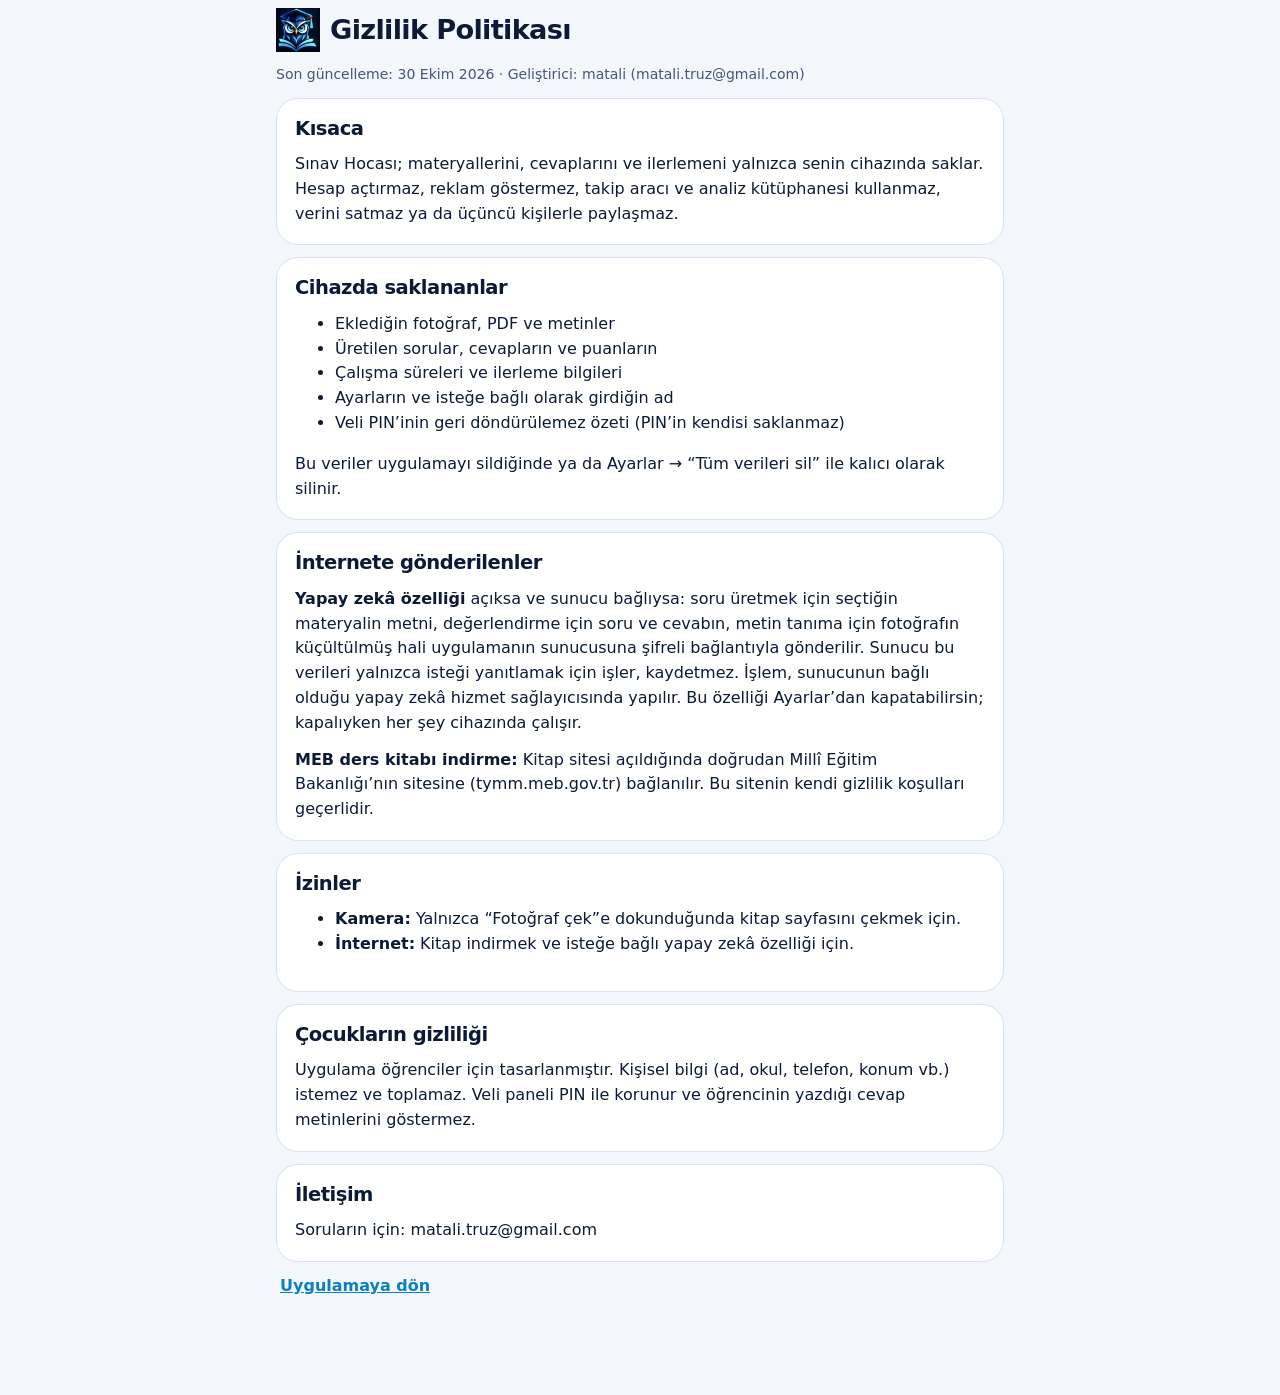
==== app/gizlilik.html @ 8ee50bb7 "Sınav Hocası 1.0: Android uygulaması, web sürümü ve yapay zekâ sunucusu - Kamera, galeri, çoklu PDF " ====
<!doctype html>
<html lang="tr" data-theme="light">
<head>
<meta charset="utf-8">
<meta name="viewport" content="width=device-width, initial-scale=1, viewport-fit=cover">
<meta http-equiv="Content-Security-Policy" content="default-src 'self'; script-src 'self'; style-src 'self'; img-src 'self'; object-src 'none'; base-uri 'none'; form-action 'none'">
<meta name="referrer" content="no-referrer">
<title>Gizlilik Politikası | Sınav Hocası</title>
<link rel="stylesheet" href="css/app.css">
<script src="js/theme-boot.js"></script>
</head>
<body>
<main class="stack">
  <div class="row"><img src="icons/mark-144.png" alt="" width="44" height="44"><h1>Gizlilik Politikası</h1></div>
  <p class="muted small">Son güncelleme: 30 Ekim 2026 · Geliştirici: matali (matali.truz@gmail.com)</p>

  <div class="panel stack">
    <h2>Kısaca</h2>
    <p>Sınav Hocası; materyallerini, cevaplarını ve ilerlemeni yalnızca senin cihazında saklar. Hesap açtırmaz, reklam göstermez, takip aracı ve analiz kütüphanesi kullanmaz, verini satmaz ya da üçüncü kişilerle paylaşmaz.</p>
  </div>

  <div class="panel stack">
    <h2>Cihazda saklananlar</h2>
    <ul>
      <li>Eklediğin fotoğraf, PDF ve metinler</li>
      <li>Üretilen sorular, cevapların ve puanların</li>
      <li>Çalışma süreleri ve ilerleme bilgileri</li>
      <li>Ayarların ve isteğe bağlı olarak girdiğin ad</li>
      <li>Veli PIN’inin geri döndürülemez özeti (PIN’in kendisi saklanmaz)</li>
    </ul>
    <p>Bu veriler uygulamayı sildiğinde ya da Ayarlar → “Tüm verileri sil” ile kalıcı olarak silinir.</p>
  </div>

  <div class="panel stack">
    <h2>İnternete gönderilenler</h2>
    <p><b>Yapay zekâ özelliği</b> açıksa ve sunucu bağlıysa: soru üretmek için seçtiğin materyalin metni, değerlendirme için soru ve cevabın, metin tanıma için fotoğrafın küçültülmüş hali uygulamanın sunucusuna şifreli bağlantıyla gönderilir. Sunucu bu verileri yalnızca isteği yanıtlamak için işler, kaydetmez. İşlem, sunucunun bağlı olduğu yapay zekâ hizmet sağlayıcısında yapılır. Bu özelliği Ayarlar’dan kapatabilirsin; kapalıyken her şey cihazında çalışır.</p>
    <p><b>MEB ders kitabı indirme:</b> Kitap sitesi açıldığında doğrudan Millî Eğitim Bakanlığı’nın sitesine (tymm.meb.gov.tr) bağlanılır. Bu sitenin kendi gizlilik koşulları geçerlidir.</p>
  </div>

  <div class="panel stack">
    <h2>İzinler</h2>
    <ul>
      <li><b>Kamera:</b> Yalnızca “Fotoğraf çek”e dokunduğunda kitap sayfasını çekmek için.</li>
      <li><b>İnternet:</b> Kitap indirmek ve isteğe bağlı yapay zekâ özelliği için.</li>
    </ul>
  </div>

  <div class="panel stack">
    <h2>Çocukların gizliliği</h2>
    <p>Uygulama öğrenciler için tasarlanmıştır. Kişisel bilgi (ad, okul, telefon, konum vb.) istemez ve toplamaz. Veli paneli PIN ile korunur ve öğrencinin yazdığı cevap metinlerini göstermez.</p>
  </div>

  <div class="panel stack">
    <h2>İletişim</h2>
    <p>Soruların için: matali.truz@gmail.com</p>
  </div>
  <p><a class="link-btn" href="index.html">Uygulamaya dön</a></p>
</main>
</body>
</html>
---- app/css/app.css ----
/* Sınav Hocası — arayüz
   Kimlik: logodaki gece mavisi + parlak camgöbeği, gaga/püskül kehribarı.
   İmza öğe: "sınav kâğıdı" — sorular çizgili kâğıtta, Hoca'nın değerlendirmesi kırmızı kalem yerine kehribar halkayla. */

:root {
  --paper: #f3f6fb;
  --surface: #ffffff;
  --surface-2: #eaf0f8;
  --ink: #0c1a35;
  --ink-2: #44567a;
  --ink-3: #6c7d9c;
  --line: #d9e2ef;
  --accent: #0b7fc0;
  --accent-ink: #ffffff;
  --accent-soft: #e2f2fc;
  --glow: #36c2f1;
  --amber: #d98c12;
  --amber-soft: #fdf1dc;
  --ok: #0c8f69;
  --ok-soft: #dff5ec;
  --bad: #c93b3b;
  --bad-soft: #fbe5e5;
  --sheet: #fffefb;
  --rule: #dbe6f3;
  --margin-line: #f2b8b8;
  --shadow: 0 1px 2px rgba(12, 26, 53, .06), 0 8px 24px rgba(12, 26, 53, .07);
  --nav-h: 68px;
  --r-lg: 22px;
  --r-md: 14px;
  --r-sm: 10px;
  --fs: 16px;
  --font: Roboto, "Segoe UI", system-ui, -apple-system, "Noto Sans", Arial, sans-serif;
  --safe-b: env(safe-area-inset-bottom, 0px);
  --safe-t: env(safe-area-inset-top, 0px);
  color-scheme: light;
}

:root[data-theme="dark"] {
  --paper: #050b1a;
  --surface: #0c1730;
  --surface-2: #12213f;
  --ink: #e9f1ff;
  --ink-2: #a3b4d0;
  --ink-3: #7487a8;
  --line: #1d2d4e;
  --accent: #4cc3f0;
  --accent-ink: #04203a;
  --accent-soft: #0f2b4a;
  --glow: #67d6ff;
  --amber: #f2b24c;
  --amber-soft: #33270f;
  --ok: #3fd8a6;
  --ok-soft: #0d2f29;
  --bad: #ff8080;
  --bad-soft: #3a1720;
  --sheet: #0f1c38;
  --rule: #1d2f52;
  --margin-line: #5b2e3e;
  --shadow: 0 1px 2px rgba(0, 0, 0, .4), 0 10px 30px rgba(0, 0, 0, .35);
  color-scheme: dark;
}

:root[data-size="large"] { --fs: 18px; }

* { box-sizing: border-box; }
html { -webkit-text-size-adjust: 100%; text-size-adjust: 100%; }
body {
  margin: 0;
  background: var(--paper);
  color: var(--ink);
  font: 400 var(--fs)/1.55 var(--font);
  overflow-x: hidden;
  -webkit-tap-highlight-color: transparent;
  overscroll-behavior-y: contain;
}
img { max-width: 100%; display: block; }
button, input, select, textarea { font: inherit; color: inherit; }
button { cursor: pointer; }
:focus-visible { outline: 3px solid var(--glow); outline-offset: 2px; border-radius: 8px; }
.sr-only { position: absolute; width: 1px; height: 1px; margin: -1px; overflow: hidden; clip: rect(0 0 0 0); white-space: nowrap; border: 0; }
[hidden] { display: none !important; }

/* ---------- Üst çubuk ---------- */
.topbar {
  position: sticky; top: 0; z-index: 20;
  display: flex; align-items: center; gap: 12px;
  padding: calc(10px + var(--safe-t)) 16px 10px;
  background: var(--paper);
  background: color-mix(in srgb, var(--paper) 88%, transparent);
  backdrop-filter: saturate(1.4) blur(14px);
  -webkit-backdrop-filter: saturate(1.4) blur(14px);
  border-bottom: 1px solid transparent;
  transition: border-color .2s;
}
.topbar.scrolled { border-bottom-color: var(--line); }
.brand { display: flex; align-items: center; gap: 10px; min-width: 0; flex: 1; }
.brand img { width: 38px; height: 38px; border-radius: 11px; box-shadow: 0 0 0 1px rgba(54, 194, 241, .35), 0 4px 14px rgba(11, 127, 192, .25); }
.brand-name { font-weight: 800; font-size: 1.12rem; letter-spacing: -.02em; white-space: nowrap; }
.brand-name span { color: var(--accent); }
.icon-btn {
  width: 44px; height: 44px; display: grid; place-items: center;
  border: 1px solid var(--line); background: var(--surface); border-radius: 13px;
}
.icon-btn svg { width: 22px; height: 22px; }

/* ---------- Ana yapı ---------- */
main { max-width: 760px; margin: 0 auto; padding: 8px 16px calc(var(--nav-h) + var(--safe-b) + 28px); }
.view { animation: viewIn .22s ease-out; }
@keyframes viewIn { from { opacity: 0; transform: translateY(6px); } to { opacity: 1; transform: none; } }
@media (prefers-reduced-motion: reduce) { .view, .sheet, .toast { animation: none !important; transition: none !important; } }

h1, h2, h3 { margin: 0; letter-spacing: -.025em; line-height: 1.2; }
h1 { font-size: 1.7rem; font-weight: 800; }
h2 { font-size: 1.22rem; font-weight: 800; }
h3 { font-size: 1.02rem; font-weight: 700; }
p { margin: 0; }
.muted { color: var(--ink-2); }
.small { font-size: .875rem; }
.xs { font-size: .78rem; }
.num { font-variant-numeric: tabular-nums; }
.stack > * + * { margin-top: 12px; }
.stack-lg > * + * { margin-top: 22px; }
.row { display: flex; align-items: center; gap: 10px; }
.row.wrap { flex-wrap: wrap; }
.spread { justify-content: space-between; }
.grow { flex: 1; min-width: 0; }
.section-head { display: flex; align-items: baseline; justify-content: space-between; gap: 12px; margin: 26px 0 12px; }
.link-btn { background: none; border: 0; color: var(--accent); font-weight: 700; padding: 8px 4px; min-height: 40px; }

.panel {
  background: var(--surface);
  border: 1px solid var(--line);
  border-radius: var(--r-lg);
  padding: 18px;
}
.panel.tight { padding: 14px; }
.panel.flat { box-shadow: none; }

/* ---------- Düğmeler ---------- */
.btn {
  display: inline-flex; align-items: center; justify-content: center; gap: 8px;
  min-height: 50px; padding: 12px 18px;
  border-radius: 14px; border: 1px solid transparent;
  font-weight: 700; font-size: 1rem; line-height: 1.2; text-align: center;
  transition: transform .08s, background .15s, opacity .15s;
}
.btn:active { transform: scale(.98); }
.btn svg { width: 20px; height: 20px; flex: none; }
.btn-primary { background: var(--accent); color: var(--accent-ink); box-shadow: 0 6px 18px rgba(11, 127, 192, .28); }
.btn-secondary { background: var(--surface); color: var(--ink); border-color: var(--line); }
.btn-soft { background: var(--accent-soft); color: var(--accent); }
.btn-danger { background: var(--bad-soft); color: var(--bad); }
.btn-ghost { background: transparent; color: var(--ink-2); }
.btn-block { width: 100%; }
.btn-sm { min-height: 40px; padding: 8px 12px; font-size: .9rem; border-radius: 11px; }
.btn[disabled], .btn[aria-disabled="true"] { opacity: .45; pointer-events: none; box-shadow: none; }
.btn-row { display: flex; gap: 10px; flex-wrap: wrap; }
.btn-row > .btn { flex: 1 1 140px; }

/* ---------- Rozetler ---------- */
.chip {
  display: inline-flex; align-items: center; gap: 6px;
  padding: 3px 10px; border-radius: 999px;
  font-size: .78rem; font-weight: 700; line-height: 1.5;
  background: var(--surface-2); color: var(--ink-2);
  white-space: nowrap;
}
.chip.ok { background: var(--ok-soft); color: var(--ok); }
.chip.warn { background: var(--amber-soft); color: var(--amber); }
.chip.bad { background: var(--bad-soft); color: var(--bad); }
.chip.info { background: var(--accent-soft); color: var(--accent); }
.chip.demo { background: var(--amber-soft); color: var(--amber); border: 1px dashed currentColor; }
.dot { width: 8px; height: 8px; border-radius: 50%; background: currentColor; }

/* ---------- Hoca konuşma balonu (ana sayfa) ---------- */
.hoca { display: grid; grid-template-columns: 76px 1fr; gap: 12px; align-items: end; margin-top: 6px; }
.hoca-face {
  width: 76px; height: 76px; border-radius: 22px; overflow: hidden;
  box-shadow: 0 0 0 1px rgba(54, 194, 241, .4), 0 10px 26px rgba(11, 127, 192, .3);
}
.bubble {
  position: relative; background: var(--surface); border: 1px solid var(--line);
  border-radius: 20px 20px 20px 6px; padding: 14px 16px;
  box-shadow: var(--shadow);
}
.bubble h1 { font-size: 1.35rem; }
.bubble p { margin-top: 4px; color: var(--ink-2); }
.hero-actions { margin-top: 16px; display: grid; gap: 10px; }

.today {
  display: grid; grid-template-columns: repeat(3, 1fr);
  background: var(--surface); border: 1px solid var(--line); border-radius: var(--r-lg);
  margin-top: 16px; overflow: hidden;
}
.today > div { padding: 14px 10px; text-align: center; }
.today > div + div { border-left: 1px solid var(--line); }
.today b { display: block; font-size: 1.45rem; font-weight: 800; letter-spacing: -.02em; font-variant-numeric: tabular-nums; }
.today span { font-size: .8rem; color: var(--ink-2); }

.steps { list-style: none; margin: 0; padding: 0; counter-reset: s; }
.steps li { counter-increment: s; display: grid; grid-template-columns: 36px 1fr; gap: 12px; padding: 12px 0; align-items: start; }
.steps li + li { border-top: 1px dashed var(--line); }
.steps li::before {
  content: counter(s); width: 32px; height: 32px; border-radius: 50%;
  display: grid; place-items: center; font-weight: 800;
  background: var(--accent-soft); color: var(--accent);
}
.steps li.done::before { content: "✓"; background: var(--ok-soft); color: var(--ok); }

/* ---------- Materyaller ---------- */
.add-grid { display: grid; grid-template-columns: 1fr 1fr; gap: 10px; }
.add-tile {
  display: flex; flex-direction: column; align-items: flex-start; gap: 8px;
  min-height: 104px; padding: 14px; text-align: left;
  background: var(--surface); border: 1px solid var(--line); border-radius: 18px;
}
.add-tile .ic { width: 40px; height: 40px; border-radius: 12px; display: grid; place-items: center; background: var(--accent-soft); color: var(--accent); }
.add-tile .ic svg { width: 22px; height: 22px; }
.add-tile b { font-size: .98rem; }
.add-tile small { color: var(--ink-2); font-size: .8rem; line-height: 1.35; }
.add-tile.wide { grid-column: 1 / -1; flex-direction: row; align-items: center; min-height: 76px; background: linear-gradient(120deg, var(--surface), var(--accent-soft)); }
.add-tile.wide .ic { background: var(--accent); color: var(--accent-ink); }
.add-tile.wide > div { flex: 1; min-width: 0; }
.add-tile > svg { width: 22px; height: 22px; flex: none; color: var(--ink-3); }

.mat-list { display: grid; gap: 10px; }
.mat {
  display: grid; grid-template-columns: 64px 1fr; gap: 12px; align-items: center;
  background: var(--surface); border: 1px solid var(--line); border-radius: 18px; padding: 10px;
}
.thumb {
  width: 64px; height: 78px; border-radius: 10px; overflow: hidden; background: var(--surface-2);
  display: grid; place-items: center; color: var(--ink-3); position: relative;
}
.thumb img { width: 100%; height: 100%; object-fit: cover; }
.thumb svg { width: 28px; height: 28px; }
.thumb .tag { position: absolute; bottom: 4px; left: 4px; font-size: .62rem; font-weight: 800; padding: 1px 5px; border-radius: 5px; background: var(--ink); color: var(--paper); }
.mat-name { font-weight: 700; overflow: hidden; text-overflow: ellipsis; white-space: nowrap; }
.mat-meta { display: flex; flex-wrap: wrap; gap: 6px; margin-top: 6px; }
.mat-actions { display: flex; gap: 8px; margin-top: 10px; }
.mat-actions .btn { flex: 1 1 auto; white-space: nowrap; }
.mat-actions .btn-ghost { flex: 0 0 44px; padding: 0; }
.mat-actions .btn svg { width: 18px; height: 18px; }
.progress-line { height: 6px; border-radius: 6px; background: var(--surface-2); overflow: hidden; margin-top: 8px; }
.progress-line > i { display: block; height: 100%; width: 0; background: var(--accent); transition: width .2s; }

.empty {
  text-align: center; padding: 28px 18px; border: 1.5px dashed var(--line); border-radius: var(--r-lg);
  color: var(--ink-2);
}
.empty b { display: block; color: var(--ink); font-size: 1.05rem; margin-bottom: 4px; }

/* ---------- Form ---------- */
.field { display: grid; gap: 6px; }
.field > span, .label { font-weight: 700; font-size: .92rem; }
.hint { font-size: .82rem; color: var(--ink-2); }
input[type="text"], input[type="number"], input[type="password"], input[type="search"], select, textarea {
  width: 100%; min-height: 50px; padding: 12px 14px;
  border: 1.5px solid var(--line); border-radius: 13px;
  background: var(--surface); color: var(--ink);
}
input:focus, select:focus, textarea:focus { border-color: var(--accent); outline: none; box-shadow: 0 0 0 3px color-mix(in srgb, var(--accent) 22%, transparent); }
textarea { resize: vertical; min-height: 140px; line-height: 1.6; }
select { appearance: none; -webkit-appearance: none; background-image: linear-gradient(45deg, transparent 50%, var(--ink-2) 50%), linear-gradient(135deg, var(--ink-2) 50%, transparent 50%); background-position: calc(100% - 20px) 22px, calc(100% - 14px) 22px; background-size: 6px 6px; background-repeat: no-repeat; padding-right: 36px; }
.two { display: grid; grid-template-columns: 1fr 1fr; gap: 10px; }

.seg { display: flex; background: var(--surface-2); border-radius: 13px; padding: 4px; gap: 4px; }
.seg button { flex: 1; min-height: 42px; border: 0; background: transparent; border-radius: 10px; font-weight: 700; color: var(--ink-2); }
.seg button[aria-pressed="true"] { background: var(--surface); color: var(--ink); box-shadow: var(--shadow); }

.check-list { display: grid; gap: 8px; }
.check {
  display: flex; align-items: center; gap: 12px; padding: 12px; min-height: 56px;
  border: 1.5px solid var(--line); border-radius: 14px; background: var(--surface);
}
.check input { width: 22px; height: 22px; accent-color: var(--accent); flex: none; }
.check:has(input:checked) { border-color: var(--accent); background: var(--accent-soft); }

.switch { display: flex; align-items: center; justify-content: space-between; gap: 14px; min-height: 52px; }
.switch input { appearance: none; -webkit-appearance: none; width: 52px; height: 30px; border-radius: 30px; background: var(--line); position: relative; flex: none; transition: background .15s; }
.switch input::after { content: ""; position: absolute; top: 3px; left: 3px; width: 24px; height: 24px; border-radius: 50%; background: #fff; transition: transform .15s; box-shadow: 0 1px 3px rgba(0,0,0,.3); }
.switch input:checked { background: var(--accent); }
.switch input:checked::after { transform: translateX(22px); }

/* ---------- Sınav kâğıdı ---------- */
.exam-head { display: flex; align-items: center; justify-content: space-between; gap: 10px; margin: 6px 0 12px; }
.qdots { display: flex; gap: 5px; flex-wrap: wrap; margin-bottom: 14px; }
.qdots button { width: 30px; height: 30px; border-radius: 9px; border: 1.5px solid var(--line); background: var(--surface); font-size: .78rem; font-weight: 800; color: var(--ink-2); padding: 0; }
.qdots button.cur { border-color: var(--accent); color: var(--accent); box-shadow: 0 0 0 3px var(--accent-soft); }
.qdots button.r-dogru { background: var(--ok-soft); border-color: transparent; color: var(--ok); }
.qdots button.r-kismen { background: var(--amber-soft); border-color: transparent; color: var(--amber); }
.qdots button.r-gelistir { background: var(--bad-soft); border-color: transparent; color: var(--bad); }

.sheet-paper {
  position: relative; background: var(--sheet);
  border: 1px solid var(--line); border-radius: 6px 22px 22px 6px;
  padding: 20px 18px 18px 30px; box-shadow: var(--shadow);
}
.sheet-paper::before { content: ""; position: absolute; left: 18px; top: 0; bottom: 0; width: 2px; background: var(--margin-line); }
.qnum { font-weight: 800; color: var(--accent); font-size: .9rem; }
.qtext { font-size: 1.14rem; font-weight: 600; line-height: 1.5; margin-top: 6px; }
.answer {
  margin-top: 16px; min-height: 196px; border: 0; border-radius: 0; padding: 4px 2px;
  background: repeating-linear-gradient(to bottom, transparent 0, transparent 31px, var(--rule) 31px, var(--rule) 32px);
  line-height: 32px; font-size: 1.04rem; box-shadow: none !important;
}
.answer:focus { background-color: color-mix(in srgb, var(--accent-soft) 35%, transparent); }
.answer-meta { display: flex; justify-content: space-between; gap: 8px; font-size: .78rem; color: var(--ink-3); margin-top: 6px; }
.exam-nav { display: grid; grid-template-columns: 52px 1fr 52px; gap: 10px; margin-top: 14px; }
.exam-nav .icon-only { min-height: 52px; padding: 0; }

/* Hoca'nın değerlendirmesi */
.grade { margin-top: 16px; border-radius: var(--r-lg); border: 1px solid var(--line); background: var(--surface); overflow: hidden; }
.grade-top { display: grid; grid-template-columns: 84px 1fr; gap: 14px; align-items: center; padding: 16px; }
.ring { width: 84px; height: 84px; position: relative; }
.ring svg { width: 84px; height: 84px; transform: rotate(-90deg); }
.ring b { position: absolute; inset: 0; display: grid; place-items: center; font-size: 1.5rem; font-weight: 800; font-variant-numeric: tabular-nums; }
.grade-body { padding: 0 16px 16px; display: grid; gap: 12px; }
.grade-body h3 { font-size: .95rem; }
.grade-body ul { margin: 4px 0 0; padding-left: 20px; }
.grade-body li { margin: 3px 0; }
.ref { background: var(--surface-2); border-radius: 12px; padding: 12px 14px; font-size: .95rem; }
.by { font-size: .78rem; color: var(--ink-3); }

/* ---------- İlerleme ---------- */
.stats { display: grid; grid-template-columns: repeat(2, 1fr); gap: 10px; }
.stat { background: var(--surface); border: 1px solid var(--line); border-radius: 18px; padding: 14px; }
.stat b { display: block; font-size: 1.6rem; font-weight: 800; letter-spacing: -.02em; font-variant-numeric: tabular-nums; }
.stat span { font-size: .82rem; color: var(--ink-2); }
.chart { width: 100%; height: auto; display: block; }
.chart .grid { stroke: var(--line); stroke-width: 1; }
.chart .ln { fill: none; stroke: var(--accent); stroke-width: 2.5; stroke-linejoin: round; stroke-linecap: round; }
.chart .ar { fill: var(--accent-soft); }
.chart .pt { fill: var(--surface); stroke: var(--accent); stroke-width: 2.5; }
.chart text { fill: var(--ink-3); font-size: 11px; }
.bars { display: grid; gap: 10px; }
.bar { display: grid; grid-template-columns: minmax(90px, 34%) 1fr 42px; gap: 10px; align-items: center; font-size: .9rem; }
.bar .track { height: 12px; border-radius: 12px; background: var(--surface-2); overflow: hidden; }
.bar .track i { display: block; height: 100%; border-radius: 12px; background: var(--accent); }
.bar .track i.low { background: var(--bad); }
.bar .track i.mid { background: var(--amber); }
.bar .track i.high { background: var(--ok); }
.bar b { text-align: right; font-variant-numeric: tabular-nums; }
.hist { display: grid; gap: 8px; }
.hist-item { display: grid; grid-template-columns: 1fr auto; gap: 8px; align-items: center; padding: 12px 14px; border: 1px solid var(--line); border-radius: 14px; background: var(--surface); text-align: left; width: 100%; }
.score-pill { min-width: 48px; text-align: center; padding: 4px 8px; border-radius: 10px; font-weight: 800; font-variant-numeric: tabular-nums; }
.week { display: grid; grid-template-columns: repeat(7, 1fr); gap: 6px; text-align: center; }
.week div { display: grid; gap: 4px; justify-items: center; font-size: .75rem; color: var(--ink-2); }
.week i { width: 30px; height: 30px; border-radius: 9px; background: var(--surface-2); display: block; }
.week i.on { background: var(--accent); }

/* ---------- Alt menü ---------- */
.tabbar {
  position: fixed; left: 0; right: 0; bottom: 0; z-index: 30;
  display: grid; grid-template-columns: repeat(5, 1fr);
  height: calc(var(--nav-h) + var(--safe-b)); padding-bottom: var(--safe-b);
  background: var(--surface);
  background: color-mix(in srgb, var(--surface) 94%, transparent);
  backdrop-filter: blur(16px); -webkit-backdrop-filter: blur(16px);
  border-top: 1px solid var(--line);
}
.tabbar a {
  display: flex; flex-direction: column; align-items: center; justify-content: center; gap: 3px;
  color: var(--ink-3); text-decoration: none; font-size: .72rem; font-weight: 700; min-width: 0;
}
.tabbar a svg { width: 24px; height: 24px; }
.tabbar a .pill { display: grid; place-items: center; width: 54px; height: 30px; border-radius: 15px; transition: background .15s; }
.tabbar a[aria-current="page"] { color: var(--accent); }
.tabbar a[aria-current="page"] .pill { background: var(--accent-soft); }

/* ---------- Alt sayfa (sheet) & diyalog ---------- */
.scrim { position: fixed; inset: 0; background: rgba(3, 8, 20, .55); z-index: 50; animation: fade .18s; }
@keyframes fade { from { opacity: 0; } }
.sheet {
  position: fixed; left: 0; right: 0; bottom: 0; z-index: 51;
  max-height: 92vh; max-height: 92dvh; overflow-y: auto; overscroll-behavior: contain;
  background: var(--paper); border-radius: 26px 26px 0 0;
  padding: 10px 18px calc(22px + var(--safe-b));
  box-shadow: 0 -10px 40px rgba(0, 0, 0, .3);
  animation: up .24s cubic-bezier(.2, .8, .2, 1);
  max-width: 760px; margin: 0 auto;
}
@keyframes up { from { transform: translateY(40px); opacity: .4; } }
.grab { width: 44px; height: 5px; border-radius: 5px; background: var(--line); margin: 2px auto 12px; }
.sheet-head { display: flex; align-items: center; justify-content: space-between; gap: 10px; margin-bottom: 14px; }

.toast-wrap { position: fixed; left: 0; right: 0; bottom: calc(var(--nav-h) + var(--safe-b) + 12px); z-index: 60; display: grid; justify-items: center; gap: 8px; pointer-events: none; padding: 0 16px; }
.toast { max-width: 520px; background: var(--ink); color: var(--paper); padding: 12px 16px; border-radius: 14px; font-weight: 600; font-size: .92rem; box-shadow: 0 10px 30px rgba(0,0,0,.25); animation: up .2s; pointer-events: auto; }
.toast.bad { background: var(--bad); color: #fff; }

.notice { display: flex; gap: 10px; padding: 12px 14px; border-radius: 14px; background: var(--amber-soft); color: var(--ink); font-size: .9rem; }
.notice.info { background: var(--accent-soft); }
.notice svg { width: 20px; height: 20px; flex: none; color: var(--amber); margin-top: 2px; }
.notice.info svg { color: var(--accent); }

.status-list { display: grid; }
.status-list > div { display: flex; justify-content: space-between; align-items: center; gap: 10px; padding: 12px 0; }
.status-list > div + div { border-top: 1px solid var(--line); }

.pin { display: flex; gap: 10px; justify-content: center; margin: 18px 0; }
.pin i { width: 16px; height: 16px; border-radius: 50%; border: 2px solid var(--ink-3); }
.pin i.on { background: var(--accent); border-color: var(--accent); }
.keypad { display: grid; grid-template-columns: repeat(3, 1fr); gap: 10px; max-width: 320px; margin: 0 auto; }
.keypad button { min-height: 60px; border-radius: 16px; border: 1px solid var(--line); background: var(--surface); font-size: 1.35rem; font-weight: 700; }
.keypad button.fn { font-size: .95rem; color: var(--ink-2); }

.spinner { width: 22px; height: 22px; border: 3px solid var(--accent-soft); border-top-color: var(--accent); border-radius: 50%; animation: spin .8s linear infinite; flex: none; }
@keyframes spin { to { transform: rotate(360deg); } }
.busy { display: flex; align-items: center; gap: 12px; padding: 16px; border-radius: 16px; background: var(--accent-soft); font-weight: 600; }

.preview-img { width: 100%; max-height: 50vh; object-fit: contain; border-radius: 14px; background: var(--surface-2); }

@media (min-width: 640px) {
  .add-grid { grid-template-columns: repeat(4, 1fr); }
  .stats { grid-template-columns: repeat(4, 1fr); }
  .hero-actions { grid-template-columns: 1fr 1fr; }
  .sheet { border-radius: 26px; bottom: 16px; }
}
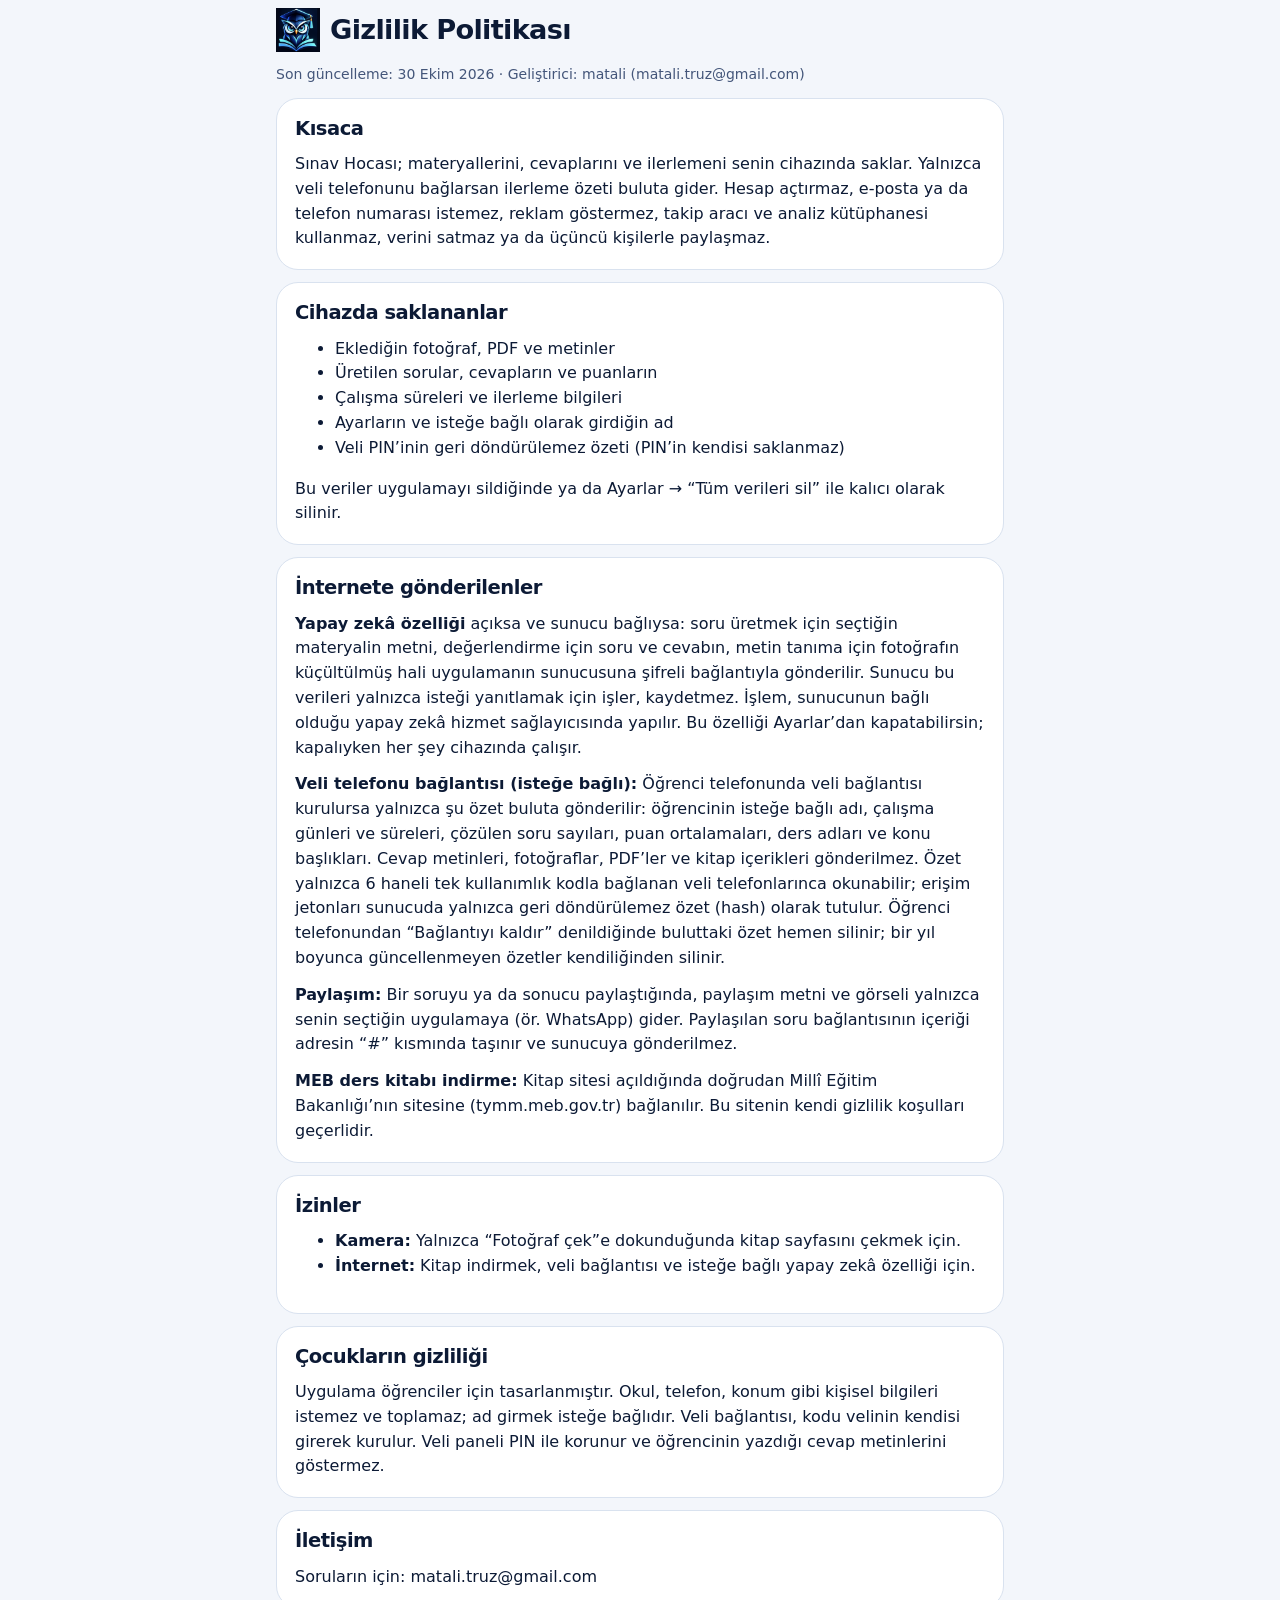
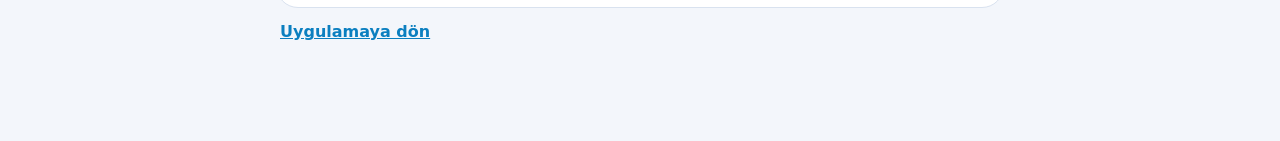
==== commit 0b11633e: "Sınav Hocası 1.1: öğrenci/veli modu, bulut eşitleme, paylaşım, tanıtım - İlk açılışta tanıtım ekranl" ====
--- a/app/gizlilik.html
+++ b/app/gizlilik.html
@@ -16,7 +16,7 @@
 
   <div class="panel stack">
     <h2>Kısaca</h2>
-    <p>Sınav Hocası; materyallerini, cevaplarını ve ilerlemeni yalnızca senin cihazında saklar. Hesap açtırmaz, reklam göstermez, takip aracı ve analiz kütüphanesi kullanmaz, verini satmaz ya da üçüncü kişilerle paylaşmaz.</p>
+    <p>Sınav Hocası; materyallerini, cevaplarını ve ilerlemeni senin cihazında saklar. Yalnızca veli telefonunu bağlarsan ilerleme özeti buluta gider. Hesap açtırmaz, e-posta ya da telefon numarası istemez, reklam göstermez, takip aracı ve analiz kütüphanesi kullanmaz, verini satmaz ya da üçüncü kişilerle paylaşmaz.</p>
   </div>
 
   <div class="panel stack">
@@ -34,6 +34,8 @@
   <div class="panel stack">
     <h2>İnternete gönderilenler</h2>
     <p><b>Yapay zekâ özelliği</b> açıksa ve sunucu bağlıysa: soru üretmek için seçtiğin materyalin metni, değerlendirme için soru ve cevabın, metin tanıma için fotoğrafın küçültülmüş hali uygulamanın sunucusuna şifreli bağlantıyla gönderilir. Sunucu bu verileri yalnızca isteği yanıtlamak için işler, kaydetmez. İşlem, sunucunun bağlı olduğu yapay zekâ hizmet sağlayıcısında yapılır. Bu özelliği Ayarlar’dan kapatabilirsin; kapalıyken her şey cihazında çalışır.</p>
+    <p><b>Veli telefonu bağlantısı (isteğe bağlı):</b> Öğrenci telefonunda veli bağlantısı kurulursa yalnızca şu özet buluta gönderilir: öğrencinin isteğe bağlı adı, çalışma günleri ve süreleri, çözülen soru sayıları, puan ortalamaları, ders adları ve konu başlıkları. Cevap metinleri, fotoğraflar, PDF’ler ve kitap içerikleri gönderilmez. Özet yalnızca 6 haneli tek kullanımlık kodla bağlanan veli telefonlarınca okunabilir; erişim jetonları sunucuda yalnızca geri döndürülemez özet (hash) olarak tutulur. Öğrenci telefonundan “Bağlantıyı kaldır” denildiğinde buluttaki özet hemen silinir; bir yıl boyunca güncellenmeyen özetler kendiliğinden silinir.</p>
+    <p><b>Paylaşım:</b> Bir soruyu ya da sonucu paylaştığında, paylaşım metni ve görseli yalnızca senin seçtiğin uygulamaya (ör. WhatsApp) gider. Paylaşılan soru bağlantısının içeriği adresin “#” kısmında taşınır ve sunucuya gönderilmez.</p>
     <p><b>MEB ders kitabı indirme:</b> Kitap sitesi açıldığında doğrudan Millî Eğitim Bakanlığı’nın sitesine (tymm.meb.gov.tr) bağlanılır. Bu sitenin kendi gizlilik koşulları geçerlidir.</p>
   </div>
 
@@ -41,13 +43,13 @@
     <h2>İzinler</h2>
     <ul>
       <li><b>Kamera:</b> Yalnızca “Fotoğraf çek”e dokunduğunda kitap sayfasını çekmek için.</li>
-      <li><b>İnternet:</b> Kitap indirmek ve isteğe bağlı yapay zekâ özelliği için.</li>
+      <li><b>İnternet:</b> Kitap indirmek, veli bağlantısı ve isteğe bağlı yapay zekâ özelliği için.</li>
     </ul>
   </div>
 
   <div class="panel stack">
     <h2>Çocukların gizliliği</h2>
-    <p>Uygulama öğrenciler için tasarlanmıştır. Kişisel bilgi (ad, okul, telefon, konum vb.) istemez ve toplamaz. Veli paneli PIN ile korunur ve öğrencinin yazdığı cevap metinlerini göstermez.</p>
+    <p>Uygulama öğrenciler için tasarlanmıştır. Okul, telefon, konum gibi kişisel bilgileri istemez ve toplamaz; ad girmek isteğe bağlıdır. Veli bağlantısı, kodu velinin kendisi girerek kurulur. Veli paneli PIN ile korunur ve öğrencinin yazdığı cevap metinlerini göstermez.</p>
   </div>
 
   <div class="panel stack">
--- a/app/css/app.css
+++ b/app/css/app.css
@@ -416,3 +416,64 @@
   .hero-actions { grid-template-columns: 1fr 1fr; }
   .sheet { border-radius: 26px; bottom: 16px; }
 }
+
+/* ---------- 1.1: genel SVG güvenliği, Android kenar boşluğu ---------- */
+:where(svg[viewBox="0 0 24 24"]) { width: 24px; height: 24px; }
+html.native { --safe-t: 0px; --safe-b: 0px; }
+.topbar { padding-top: calc(8px + var(--safe-t)); padding-bottom: 8px; }
+body.no-tabs .tabbar { display: none; }
+body.no-tabs main { padding-bottom: calc(24px + var(--safe-b)); }
+body.no-tabs .topbar { display: none; }
+
+/* PIN ekranı: kilit küçük, tuş takımı ekrana sığar */
+.pin-panel { text-align: center; padding: 14px 16px 16px; }
+.lock-ic { width: 44px; height: 44px; margin: 0 auto; border-radius: 14px; display: grid; place-items: center; background: var(--accent-soft); color: var(--accent); }
+.lock-ic svg { width: 22px; height: 22px; }
+.pin-panel h2 { margin-top: 8px; font-size: 1.1rem; }
+.pin { margin: 12px 0 6px; }
+.keypad { gap: 8px; max-width: 300px; }
+.keypad button { min-height: 52px; }
+@media (max-height: 640px) { .keypad button { min-height: 44px; } .lock-ic { display: none; } }
+
+/* ---------- Tanıtım ---------- */
+.intro { min-height: calc(100vh - 32px); min-height: calc(100dvh - 32px); display: flex; flex-direction: column; padding-top: calc(12px + var(--safe-t)); }
+.intro-top { display: flex; justify-content: space-between; align-items: center; }
+.intro-top img { width: 40px; height: 40px; border-radius: 12px; }
+.slide { flex: 1; display: flex; flex-direction: column; justify-content: center; text-align: center; padding: 18px 6px; touch-action: pan-y; }
+.slide-art { width: 200px; height: 200px; margin: 0 auto 26px; position: relative; display: grid; place-items: center; }
+.slide-art::before { content: ""; position: absolute; inset: 0; border-radius: 50%; background: radial-gradient(circle, color-mix(in srgb, var(--glow) 32%, transparent), transparent 68%); }
+.slide-art img { width: 150px; height: 150px; border-radius: 40px; position: relative; box-shadow: 0 0 0 1px rgba(54,194,241,.4), 0 18px 50px rgba(11,127,192,.35); }
+.slide-art .big { position: relative; width: 132px; height: 132px; border-radius: 40px; display: grid; place-items: center; background: var(--surface); border: 1px solid var(--line); color: var(--accent); box-shadow: var(--shadow); }
+.slide-art .big svg { width: 62px; height: 62px; stroke-width: 1.6; }
+.slide-art .badge { position: absolute; right: 18px; bottom: 26px; width: 54px; height: 54px; border-radius: 18px; display: grid; place-items: center; background: var(--amber); color: #2a1800; box-shadow: var(--shadow); }
+.slide-art .badge svg { width: 26px; height: 26px; }
+.slide h1 { font-size: 1.65rem; }
+.slide p { margin: 10px auto 0; max-width: 340px; color: var(--ink-2); font-size: 1.02rem; }
+.dots { display: flex; justify-content: center; gap: 8px; margin: 6px 0 18px; }
+.dots i { width: 8px; height: 8px; border-radius: 8px; background: var(--line); transition: width .2s, background .2s; }
+.dots i.on { width: 26px; background: var(--accent); }
+.role-cards { display: grid; gap: 12px; margin-top: 18px; }
+.role-card { display: grid; grid-template-columns: 58px 1fr 20px; gap: 14px; align-items: center; text-align: left; padding: 18px 16px; border-radius: 20px; border: 1.5px solid var(--line); background: var(--surface); min-height: 96px; }
+.role-card:active { border-color: var(--accent); }
+.role-card .ic { width: 58px; height: 58px; border-radius: 18px; display: grid; place-items: center; background: var(--accent-soft); color: var(--accent); }
+.role-card .ic svg { width: 30px; height: 30px; }
+.role-card b { font-size: 1.12rem; display: block; }
+.role-card small { color: var(--ink-2); font-size: .88rem; line-height: 1.4; display: block; margin-top: 2px; }
+.role-card > svg { color: var(--ink-3); width: 20px; height: 20px; }
+
+/* ---------- Paylaşım ---------- */
+.share-card { display: grid; grid-template-columns: 48px 1fr; gap: 12px; align-items: center; padding: 14px; border-radius: 18px; background: linear-gradient(120deg, var(--accent-soft), var(--amber-soft)); border: 1px solid var(--line); text-align: left; width: 100%; }
+.share-card .ic { width: 48px; height: 48px; border-radius: 14px; display: grid; place-items: center; background: var(--surface); color: var(--accent); }
+.share-card .ic svg { width: 24px; height: 24px; }
+.qshare { width: 40px; height: 40px; border-radius: 12px; border: 1px solid var(--line); background: var(--surface); display: grid; place-items: center; color: var(--accent); flex: none; }
+.qshare svg { width: 20px; height: 20px; }
+
+/* ---------- Veli bulut ekranı ---------- */
+.kids { display: flex; gap: 8px; overflow-x: auto; padding-bottom: 4px; margin-bottom: 12px; scrollbar-width: none; }
+.kids button { flex: none; min-height: 40px; padding: 6px 14px; border-radius: 999px; border: 1.5px solid var(--line); background: var(--surface); font-weight: 700; }
+.kids button[aria-pressed="true"] { border-color: var(--accent); background: var(--accent-soft); color: var(--accent); }
+.sync-line { display: flex; align-items: center; justify-content: space-between; gap: 10px; font-size: .85rem; color: var(--ink-2); margin-bottom: 12px; }
+.code-in { text-align: center; font-size: 1.7rem; font-weight: 800; letter-spacing: .3em; text-transform: uppercase; font-variant-numeric: tabular-nums; }
+.code-show { text-align: center; font-size: 2.2rem; font-weight: 800; letter-spacing: .25em; padding: 14px; border-radius: 16px; background: var(--surface-2); font-variant-numeric: tabular-nums; }
+a.btn { text-decoration: none; }
+.intro .btn-row > .btn-secondary { flex: 0 0 56px; padding: 0; }
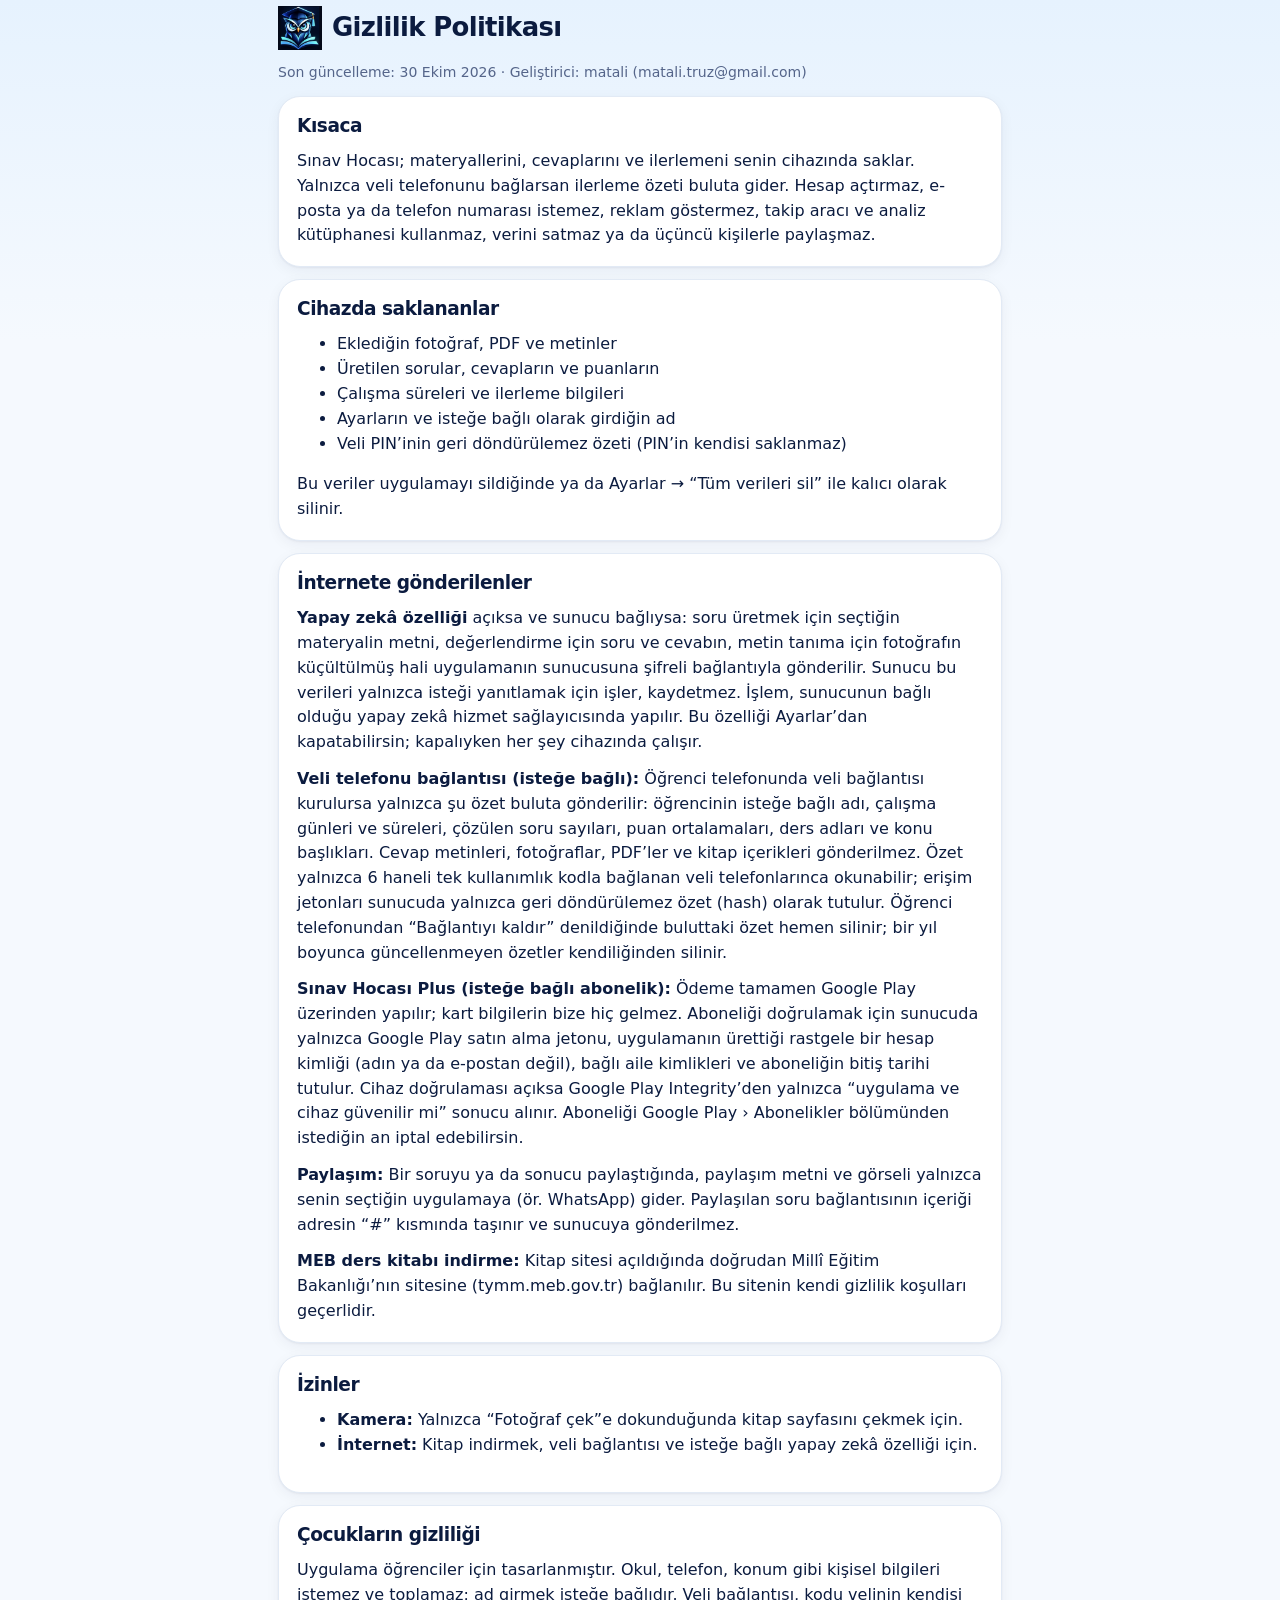
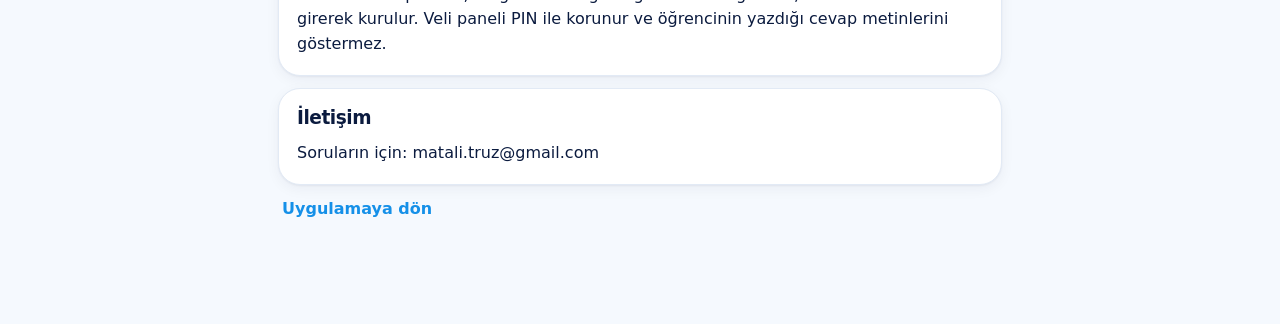
==== commit d888d65f: "Plus 1.4.0: veli Plus ekranı (aylık 79,99 ₺, yıllık 769,99 ₺ %20 indirim), sunucu kararlı yetki, iad" ====
--- a/app/gizlilik.html
+++ b/app/gizlilik.html
@@ -35,6 +35,7 @@
     <h2>İnternete gönderilenler</h2>
     <p><b>Yapay zekâ özelliği</b> açıksa ve sunucu bağlıysa: soru üretmek için seçtiğin materyalin metni, değerlendirme için soru ve cevabın, metin tanıma için fotoğrafın küçültülmüş hali uygulamanın sunucusuna şifreli bağlantıyla gönderilir. Sunucu bu verileri yalnızca isteği yanıtlamak için işler, kaydetmez. İşlem, sunucunun bağlı olduğu yapay zekâ hizmet sağlayıcısında yapılır. Bu özelliği Ayarlar’dan kapatabilirsin; kapalıyken her şey cihazında çalışır.</p>
     <p><b>Veli telefonu bağlantısı (isteğe bağlı):</b> Öğrenci telefonunda veli bağlantısı kurulursa yalnızca şu özet buluta gönderilir: öğrencinin isteğe bağlı adı, çalışma günleri ve süreleri, çözülen soru sayıları, puan ortalamaları, ders adları ve konu başlıkları. Cevap metinleri, fotoğraflar, PDF’ler ve kitap içerikleri gönderilmez. Özet yalnızca 6 haneli tek kullanımlık kodla bağlanan veli telefonlarınca okunabilir; erişim jetonları sunucuda yalnızca geri döndürülemez özet (hash) olarak tutulur. Öğrenci telefonundan “Bağlantıyı kaldır” denildiğinde buluttaki özet hemen silinir; bir yıl boyunca güncellenmeyen özetler kendiliğinden silinir.</p>
+    <p><b>Sınav Hocası Plus (isteğe bağlı abonelik):</b> Ödeme tamamen Google Play üzerinden yapılır; kart bilgilerin bize hiç gelmez. Aboneliği doğrulamak için sunucuda yalnızca Google Play satın alma jetonu, uygulamanın ürettiği rastgele bir hesap kimliği (adın ya da e-postan değil), bağlı aile kimlikleri ve aboneliğin bitiş tarihi tutulur. Cihaz doğrulaması açıksa Google Play Integrity’den yalnızca “uygulama ve cihaz güvenilir mi” sonucu alınır. Aboneliği Google Play › Abonelikler bölümünden istediğin an iptal edebilirsin.</p>
     <p><b>Paylaşım:</b> Bir soruyu ya da sonucu paylaştığında, paylaşım metni ve görseli yalnızca senin seçtiğin uygulamaya (ör. WhatsApp) gider. Paylaşılan soru bağlantısının içeriği adresin “#” kısmında taşınır ve sunucuya gönderilmez.</p>
     <p><b>MEB ders kitabı indirme:</b> Kitap sitesi açıldığında doğrudan Millî Eğitim Bakanlığı’nın sitesine (tymm.meb.gov.tr) bağlanılır. Bu sitenin kendi gizlilik koşulları geçerlidir.</p>
   </div>
--- a/app/css/app.css
+++ b/app/css/app.css
@@ -1,33 +1,48 @@
-/* Sınav Hocası — arayüz
-   Kimlik: logodaki gece mavisi + parlak camgöbeği, gaga/püskül kehribarı.
-   İmza öğe: "sınav kâğıdı" — sorular çizgili kâğıtta, Hoca'nın değerlendirmesi kırmızı kalem yerine kehribar halkayla. */
-
+/* =====================================================================
+   Sınav Hocası — tasarım sistemi 2.0
+   Modlar: açık · koyu · AMOLED (data-theme + data-black)
+   Renk temaları: mavi (varsayılan) · turkuaz · mor · yeşil · turuncu (data-accent)
+   Kurallar: satır içi stil yok (CSP), dış kaynak yok, sınıf adları JS ile uyumlu.
+   ===================================================================== */
+
+/* ---------- Tokenlar: açık mod ---------- */
 :root {
-  --paper: #f3f6fb;
+  --bg-top: #e6f2fe;
+  --paper: #f5f9fe;
   --surface: #ffffff;
-  --surface-2: #eaf0f8;
-  --ink: #0c1a35;
-  --ink-2: #44567a;
-  --ink-3: #6c7d9c;
-  --line: #d9e2ef;
-  --accent: #0b7fc0;
+  --surface-2: #eef4fb;
+  --surface-3: #e4edf8;
+  --ink: #0b1b3f;
+  --ink-2: #55658a;
+  --ink-3: #8a99b5;
+  --line: #e2eaf5;
+  --accent: #1590e8;
+  --accent-2: #2fbdf5;
   --accent-ink: #ffffff;
-  --accent-soft: #e2f2fc;
-  --glow: #36c2f1;
-  --amber: #d98c12;
-  --amber-soft: #fdf1dc;
-  --ok: #0c8f69;
-  --ok-soft: #dff5ec;
-  --bad: #c93b3b;
-  --bad-soft: #fbe5e5;
-  --sheet: #fffefb;
-  --rule: #dbe6f3;
-  --margin-line: #f2b8b8;
-  --shadow: 0 1px 2px rgba(12, 26, 53, .06), 0 8px 24px rgba(12, 26, 53, .07);
-  --nav-h: 68px;
+  --accent-soft: #e3f1fd;
+  --glow: #47c6f7;
+  --amber: #f28a2e;
+  --amber-soft: #fff1e3;
+  --ok: #18a058;
+  --ok-soft: #e2f6ea;
+  --bad: #e5484d;
+  --bad-soft: #fde8e8;
+  --t-green: #22c55e; --t-green-2: #16a34a;
+  --t-purple: #8b5cf6; --t-purple-2: #6d3ef0;
+  --t-orange: #fb923c; --t-orange-2: #f2701d;
+  --t-blue: #4aa8ff; --t-blue-2: #2378e8;
+  --sheet: #ffffff;
+  --rule: #e3ebf6;
+  --margin-line: #f6c1c1;
+  --shadow-sm: 0 1px 2px rgba(11, 27, 63, .05), 0 4px 14px rgba(11, 27, 63, .05);
+  --shadow: 0 2px 6px rgba(11, 27, 63, .05), 0 12px 32px rgba(11, 27, 63, .08);
+  --shadow-lg: 0 24px 60px rgba(11, 27, 63, .16);
+  --btn-glow: 0 10px 24px color-mix(in srgb, var(--accent) 34%, transparent);
+  --nav-h: 70px;
+  --r-xl: 28px;
   --r-lg: 22px;
-  --r-md: 14px;
-  --r-sm: 10px;
+  --r-md: 16px;
+  --r-sm: 12px;
   --fs: 16px;
   --font: Roboto, "Segoe UI", system-ui, -apple-system, "Noto Sans", Arial, sans-serif;
   --safe-b: env(safe-area-inset-bottom, 0px);
@@ -35,39 +50,72 @@
   color-scheme: light;
 }
 
+/* ---------- Koyu mod ---------- */
 :root[data-theme="dark"] {
-  --paper: #050b1a;
-  --surface: #0c1730;
-  --surface-2: #12213f;
-  --ink: #e9f1ff;
-  --ink-2: #a3b4d0;
-  --ink-3: #7487a8;
-  --line: #1d2d4e;
-  --accent: #4cc3f0;
-  --accent-ink: #04203a;
-  --accent-soft: #0f2b4a;
-  --glow: #67d6ff;
-  --amber: #f2b24c;
-  --amber-soft: #33270f;
-  --ok: #3fd8a6;
-  --ok-soft: #0d2f29;
-  --bad: #ff8080;
-  --bad-soft: #3a1720;
-  --sheet: #0f1c38;
-  --rule: #1d2f52;
-  --margin-line: #5b2e3e;
-  --shadow: 0 1px 2px rgba(0, 0, 0, .4), 0 10px 30px rgba(0, 0, 0, .35);
+  --bg-top: #0b1d44;
+  --paper: #061229;
+  --surface: #0d1f45;
+  --surface-2: #132a59;
+  --surface-3: #183368;
+  --ink: #f1f6ff;
+  --ink-2: #a9badb;
+  --ink-3: #7487ab;
+  --line: #1c3567;
+  --accent: #1ea7f5;
+  --accent-2: #4fd4ff;
+  --accent-ink: #ffffff;
+  --accent-soft: #10346a;
+  --glow: #5fd6ff;
+  --amber: #ff9f43;
+  --amber-soft: #3a2611;
+  --ok: #34d399;
+  --ok-soft: #0c3a33;
+  --bad: #ff6b6f;
+  --bad-soft: #3d1625;
+  --sheet: #0f2350;
+  --rule: #1d3a72;
+  --margin-line: #6a2d45;
+  --shadow-sm: 0 1px 2px rgba(0, 0, 0, .35), 0 6px 16px rgba(0, 0, 0, .22);
+  --shadow: 0 2px 8px rgba(0, 0, 0, .35), 0 16px 36px rgba(0, 0, 0, .3);
+  --shadow-lg: 0 24px 60px rgba(0, 0, 0, .5);
   color-scheme: dark;
 }
 
+/* ---------- AMOLED (saf siyah) ---------- */
+:root[data-theme="dark"][data-black="1"] {
+  --bg-top: #000000;
+  --paper: #000000;
+  --surface: #0b0f18;
+  --surface-2: #121927;
+  --surface-3: #18212f;
+  --line: #1b2436;
+  --sheet: #0d121c;
+  --rule: #1b2537;
+  --shadow-sm: none;
+  --shadow: 0 0 0 1px #141c2b;
+}
+
+/* ---------- Renk temaları ---------- */
+:root[data-accent="teal"] { --accent: #0e9f95; --accent-2: #22d3c5; --accent-soft: #dcf6f3; --glow: #2fe0d1; }
+:root[data-accent="purple"] { --accent: #7448f0; --accent-2: #a78bfa; --accent-soft: #efe9ff; --glow: #b69cff; }
+:root[data-accent="green"] { --accent: #13924f; --accent-2: #34d399; --accent-soft: #e0f6ea; --glow: #4ade80; }
+:root[data-accent="orange"] { --accent: #e5650f; --accent-2: #fbbf24; --accent-soft: #fff0e2; --glow: #fdba74; }
+:root[data-theme="dark"][data-accent="teal"] { --accent: #2dd4bf; --accent-2: #67e8f9; --accent-soft: #0b3c3d; --accent-ink: #022a2a; --glow: #5eead4; }
+:root[data-theme="dark"][data-accent="purple"] { --accent: #9b7bff; --accent-2: #c4b5fd; --accent-soft: #2a1f5c; --glow: #c4b5fd; }
+:root[data-theme="dark"][data-accent="green"] { --accent: #34d399; --accent-2: #86efac; --accent-soft: #0d3a2b; --accent-ink: #032a1b; --glow: #6ee7b7; }
+:root[data-theme="dark"][data-accent="orange"] { --accent: #fb923c; --accent-2: #fcd34d; --accent-soft: #3d2410; --accent-ink: #2b1400; --glow: #fdba74; }
+
 :root[data-size="large"] { --fs: 18px; }
-
+html.native { --safe-t: 0px; --safe-b: 0px; }
+
+/* ---------- Temel ---------- */
 * { box-sizing: border-box; }
-html { -webkit-text-size-adjust: 100%; text-size-adjust: 100%; }
+html { -webkit-text-size-adjust: 100%; text-size-adjust: 100%; background: var(--paper); min-height: 100%; }
 body {
-  margin: 0;
+  margin: 0; min-height: 100vh; min-height: 100dvh;
+  color: var(--ink);
   background: var(--paper);
-  color: var(--ink);
+  background: linear-gradient(180deg, var(--bg-top) 0, var(--paper) 340px) no-repeat, var(--paper);
   font: 400 var(--fs)/1.55 var(--font);
   overflow-x: hidden;
   -webkit-tap-highlight-color: transparent;
@@ -75,44 +123,18 @@
 }
 img { max-width: 100%; display: block; }
 button, input, select, textarea { font: inherit; color: inherit; }
-button { cursor: pointer; }
-:focus-visible { outline: 3px solid var(--glow); outline-offset: 2px; border-radius: 8px; }
+button { cursor: pointer; touch-action: manipulation; }
+button:disabled { cursor: not-allowed; }
+:focus-visible { outline: 3px solid var(--glow); outline-offset: 2px; border-radius: 10px; }
 .sr-only { position: absolute; width: 1px; height: 1px; margin: -1px; overflow: hidden; clip: rect(0 0 0 0); white-space: nowrap; border: 0; }
 [hidden] { display: none !important; }
-
-/* ---------- Üst çubuk ---------- */
-.topbar {
-  position: sticky; top: 0; z-index: 20;
-  display: flex; align-items: center; gap: 12px;
-  padding: calc(10px + var(--safe-t)) 16px 10px;
-  background: var(--paper);
-  background: color-mix(in srgb, var(--paper) 88%, transparent);
-  backdrop-filter: saturate(1.4) blur(14px);
-  -webkit-backdrop-filter: saturate(1.4) blur(14px);
-  border-bottom: 1px solid transparent;
-  transition: border-color .2s;
-}
-.topbar.scrolled { border-bottom-color: var(--line); }
-.brand { display: flex; align-items: center; gap: 10px; min-width: 0; flex: 1; }
-.brand img { width: 38px; height: 38px; border-radius: 11px; box-shadow: 0 0 0 1px rgba(54, 194, 241, .35), 0 4px 14px rgba(11, 127, 192, .25); }
-.brand-name { font-weight: 800; font-size: 1.12rem; letter-spacing: -.02em; white-space: nowrap; }
-.brand-name span { color: var(--accent); }
-.icon-btn {
-  width: 44px; height: 44px; display: grid; place-items: center;
-  border: 1px solid var(--line); background: var(--surface); border-radius: 13px;
-}
-.icon-btn svg { width: 22px; height: 22px; }
-
-/* ---------- Ana yapı ---------- */
-main { max-width: 760px; margin: 0 auto; padding: 8px 16px calc(var(--nav-h) + var(--safe-b) + 28px); }
-.view { animation: viewIn .22s ease-out; }
-@keyframes viewIn { from { opacity: 0; transform: translateY(6px); } to { opacity: 1; transform: none; } }
-@media (prefers-reduced-motion: reduce) { .view, .sheet, .toast { animation: none !important; transition: none !important; } }
+:where(svg[viewBox="0 0 24 24"]) { width: 24px; height: 24px; }
+a { color: var(--accent); }
 
 h1, h2, h3 { margin: 0; letter-spacing: -.025em; line-height: 1.2; }
-h1 { font-size: 1.7rem; font-weight: 800; }
-h2 { font-size: 1.22rem; font-weight: 800; }
-h3 { font-size: 1.02rem; font-weight: 700; }
+h1 { font-size: 1.62rem; font-weight: 800; }
+h2 { font-size: 1.16rem; font-weight: 800; }
+h3 { font-size: 1rem; font-weight: 750; }
 p { margin: 0; }
 .muted { color: var(--ink-2); }
 .small { font-size: .875rem; }
@@ -120,18 +142,48 @@
 .num { font-variant-numeric: tabular-nums; }
 .stack > * + * { margin-top: 12px; }
 .stack-lg > * + * { margin-top: 22px; }
-.row { display: flex; align-items: center; gap: 10px; }
+.row { display: flex; align-items: center; gap: 10px; min-width: 0; }
 .row.wrap { flex-wrap: wrap; }
 .spread { justify-content: space-between; }
 .grow { flex: 1; min-width: 0; }
-.section-head { display: flex; align-items: baseline; justify-content: space-between; gap: 12px; margin: 26px 0 12px; }
-.link-btn { background: none; border: 0; color: var(--accent); font-weight: 700; padding: 8px 4px; min-height: 40px; }
-
+.section-head { display: flex; align-items: center; justify-content: space-between; gap: 12px; margin: 24px 2px 12px; }
+.section-head h2 { font-size: 1.06rem; }
+.link-btn { background: none; border: 0; color: var(--accent); font-weight: 750; padding: 8px 4px; min-height: 40px; text-decoration: none; }
+
+/* ---------- Üst çubuk ---------- */
+.topbar {
+  position: sticky; top: 0; z-index: 20;
+  display: flex; align-items: center; gap: 12px;
+  padding: calc(8px + var(--safe-t)) 18px 8px;
+  background: transparent;
+  transition: background .2s, box-shadow .2s;
+}
+.topbar.scrolled {
+  background: var(--surface);
+  background: color-mix(in srgb, var(--surface) 86%, transparent);
+  backdrop-filter: saturate(1.5) blur(16px); -webkit-backdrop-filter: saturate(1.5) blur(16px);
+  box-shadow: 0 1px 0 var(--line);
+}
+.brand { display: flex; align-items: center; gap: 10px; min-width: 0; flex: 1; }
+.brand img { width: 40px; height: 40px; border-radius: 12px; box-shadow: 0 6px 16px rgba(21, 144, 232, .28); }
+.brand-name { font-weight: 850; font-size: 1.14rem; letter-spacing: -.03em; white-space: nowrap; }
+.brand-name span { color: var(--accent); }
+.icon-btn {
+  width: 44px; height: 44px; display: grid; place-items: center; flex: none;
+  border: 1px solid var(--line); background: var(--surface); border-radius: 14px; color: var(--ink);
+  box-shadow: var(--shadow-sm);
+}
+.icon-btn svg { width: 22px; height: 22px; }
+
+/* ---------- Ana yapı ---------- */
+main { max-width: 760px; margin: 0 auto; padding: 6px 18px calc(var(--nav-h) + var(--safe-b) + 32px); }
+.view { animation: viewIn .26s cubic-bezier(.2, .8, .2, 1); }
+@keyframes viewIn { from { opacity: 0; transform: translateY(8px); } }
+
+/* ---------- Kartlar ---------- */
 .panel {
-  background: var(--surface);
-  border: 1px solid var(--line);
-  border-radius: var(--r-lg);
-  padding: 18px;
+  background: var(--surface); border: 1px solid var(--line); border-radius: var(--r-lg);
+  padding: 18px; box-shadow: var(--shadow-sm);
 }
 .panel.tight { padding: 14px; }
 .panel.flat { box-shadow: none; }
@@ -139,182 +191,244 @@
 /* ---------- Düğmeler ---------- */
 .btn {
   display: inline-flex; align-items: center; justify-content: center; gap: 8px;
-  min-height: 50px; padding: 12px 18px;
-  border-radius: 14px; border: 1px solid transparent;
-  font-weight: 700; font-size: 1rem; line-height: 1.2; text-align: center;
-  transition: transform .08s, background .15s, opacity .15s;
-}
-.btn:active { transform: scale(.98); }
+  min-height: 52px; padding: 12px 20px;
+  border-radius: var(--r-md); border: 1px solid transparent;
+  font-weight: 750; font-size: 1rem; line-height: 1.2; text-align: center; text-decoration: none;
+  transition: transform .1s, filter .15s, opacity .15s;
+}
+.btn:active { transform: scale(.975); }
 .btn svg { width: 20px; height: 20px; flex: none; }
-.btn-primary { background: var(--accent); color: var(--accent-ink); box-shadow: 0 6px 18px rgba(11, 127, 192, .28); }
-.btn-secondary { background: var(--surface); color: var(--ink); border-color: var(--line); }
+.btn-primary { background: linear-gradient(135deg, var(--accent), var(--accent-2)); color: var(--accent-ink); box-shadow: var(--btn-glow); }
+.btn-primary:active { filter: brightness(.95); }
+.btn-secondary { background: var(--surface); color: var(--accent); border-color: color-mix(in srgb, var(--accent) 45%, var(--line)); }
 .btn-soft { background: var(--accent-soft); color: var(--accent); }
 .btn-danger { background: var(--bad-soft); color: var(--bad); }
 .btn-ghost { background: transparent; color: var(--ink-2); }
 .btn-block { width: 100%; }
-.btn-sm { min-height: 40px; padding: 8px 12px; font-size: .9rem; border-radius: 11px; }
+.btn-sm { min-height: 40px; padding: 8px 14px; font-size: .9rem; border-radius: var(--r-sm); }
 .btn[disabled], .btn[aria-disabled="true"] { opacity: .45; pointer-events: none; box-shadow: none; }
 .btn-row { display: flex; gap: 10px; flex-wrap: wrap; }
 .btn-row > .btn { flex: 1 1 140px; }
 
 /* ---------- Rozetler ---------- */
 .chip {
-  display: inline-flex; align-items: center; gap: 6px;
-  padding: 3px 10px; border-radius: 999px;
-  font-size: .78rem; font-weight: 700; line-height: 1.5;
-  background: var(--surface-2); color: var(--ink-2);
-  white-space: nowrap;
+  display: inline-flex; align-items: center; gap: 6px; max-width: 100%;
+  padding: 4px 11px; border-radius: 999px;
+  font-size: .76rem; font-weight: 750; line-height: 1.45;
+  background: var(--surface-2); color: var(--ink-2); white-space: nowrap;
 }
 .chip.ok { background: var(--ok-soft); color: var(--ok); }
 .chip.warn { background: var(--amber-soft); color: var(--amber); }
 .chip.bad { background: var(--bad-soft); color: var(--bad); }
 .chip.info { background: var(--accent-soft); color: var(--accent); }
 .chip.demo { background: var(--amber-soft); color: var(--amber); border: 1px dashed currentColor; }
-.dot { width: 8px; height: 8px; border-radius: 50%; background: currentColor; }
-
-/* ---------- Hoca konuşma balonu (ana sayfa) ---------- */
-.hoca { display: grid; grid-template-columns: 76px 1fr; gap: 12px; align-items: end; margin-top: 6px; }
-.hoca-face {
-  width: 76px; height: 76px; border-radius: 22px; overflow: hidden;
-  box-shadow: 0 0 0 1px rgba(54, 194, 241, .4), 0 10px 26px rgba(11, 127, 192, .3);
-}
-.bubble {
-  position: relative; background: var(--surface); border: 1px solid var(--line);
-  border-radius: 20px 20px 20px 6px; padding: 14px 16px;
-  box-shadow: var(--shadow);
-}
-.bubble h1 { font-size: 1.35rem; }
+.dot { width: 8px; height: 8px; border-radius: 50%; background: currentColor; flex: none; }
+
+/* ---------- Ana sayfa ---------- */
+.greet { margin: 4px 2px 16px; }
+.greet h1 { font-size: 1.5rem; }
+.greet h1 span { color: var(--accent); }
+.greet p { color: var(--ink-2); margin-top: 4px; }
+
+.score-card {
+  display: grid; grid-template-columns: 84px 1fr 24px; gap: 16px; align-items: center; width: 100%;
+  padding: 16px 16px 16px 14px; text-align: left; color: var(--ink);
+  background: var(--surface); border: 1px solid var(--line); border-radius: var(--r-xl); box-shadow: var(--shadow);
+}
+.score-card b { display: block; font-size: 1.04rem; }
+.score-card small { color: var(--ink-2); font-size: .86rem; }
+.score-card > svg { color: var(--ink-3); width: 22px; height: 22px; }
+.score-card .ring { width: 84px; height: 84px; }
+.score-card .ring b { font-size: 1.2rem; display: grid; }
+
+.tiles { display: grid; grid-template-columns: 1fr 1fr; gap: 12px; margin-top: 14px; }
+.tile {
+  display: grid; grid-template-columns: 46px 1fr; gap: 12px; align-items: center; min-height: 78px;
+  padding: 14px 12px; text-align: left; color: var(--ink);
+  background: var(--surface); border: 1px solid var(--line); border-radius: var(--r-lg); box-shadow: var(--shadow-sm);
+}
+.tile:active { transform: scale(.98); }
+.tile .ic { width: 46px; height: 46px; border-radius: 14px; display: grid; place-items: center; color: #fff; }
+.tile .ic svg { width: 22px; height: 22px; }
+.tile b { display: block; font-size: .95rem; line-height: 1.25; }
+.tile small { display: block; color: var(--ink-2); font-size: .78rem; margin-top: 2px; }
+.t-green .ic { background: linear-gradient(135deg, var(--t-green), var(--t-green-2)); box-shadow: 0 6px 14px rgba(34, 197, 94, .3); }
+.t-purple .ic { background: linear-gradient(135deg, var(--t-purple), var(--t-purple-2)); box-shadow: 0 6px 14px rgba(139, 92, 246, .3); }
+.t-orange .ic { background: linear-gradient(135deg, var(--t-orange), var(--t-orange-2)); box-shadow: 0 6px 14px rgba(251, 146, 60, .3); }
+.t-blue .ic { background: linear-gradient(135deg, var(--t-blue), var(--t-blue-2)); box-shadow: 0 6px 14px rgba(74, 168, 255, .3); }
+
+.activity { background: var(--surface); border: 1px solid var(--line); border-radius: var(--r-lg); box-shadow: var(--shadow-sm); padding: 4px 6px; }
+.act-item { display: grid; grid-template-columns: 44px 1fr auto 18px; gap: 12px; align-items: center; width: 100%; padding: 12px 8px; background: none; border: 0; text-align: left; color: var(--ink); }
+.act-item + .act-item { border-top: 1px solid var(--line); }
+.act-item .ic { width: 44px; height: 44px; border-radius: 50%; display: grid; place-items: center; background: var(--amber-soft); color: var(--amber); }
+.act-item .ic svg { width: 21px; height: 21px; }
+.act-item b { display: block; font-size: .95rem; overflow: hidden; text-overflow: ellipsis; white-space: nowrap; }
+.act-item small { color: var(--ink-2); font-size: .8rem; }
+.act-item > svg { color: var(--ink-3); width: 18px; height: 18px; }
+
+/* Hoca konuşma balonu (sonuç, veli bağlama) */
+.hoca { display: grid; grid-template-columns: 72px minmax(0, 1fr); gap: 12px; align-items: end; margin-top: 4px; }
+.hoca-face { width: 72px; height: 72px; border-radius: 22px; overflow: hidden; box-shadow: 0 10px 24px rgba(21, 144, 232, .3); }
+.hoca-face img { width: 100%; height: 100%; object-fit: cover; }
+.bubble { position: relative; min-width: 0; background: var(--surface); border: 1px solid var(--line); border-radius: 22px 22px 22px 6px; padding: 14px 16px; box-shadow: var(--shadow); }
+.bubble h1 { font-size: 1.3rem; }
 .bubble p { margin-top: 4px; color: var(--ink-2); }
 .hero-actions { margin-top: 16px; display: grid; gap: 10px; }
 
-.today {
-  display: grid; grid-template-columns: repeat(3, 1fr);
-  background: var(--surface); border: 1px solid var(--line); border-radius: var(--r-lg);
-  margin-top: 16px; overflow: hidden;
-}
-.today > div { padding: 14px 10px; text-align: center; }
+.today { display: grid; grid-template-columns: repeat(3, 1fr); background: var(--surface); border: 1px solid var(--line); border-radius: var(--r-lg); margin-top: 14px; overflow: hidden; box-shadow: var(--shadow-sm); }
+.today > div { padding: 14px 8px; text-align: center; }
 .today > div + div { border-left: 1px solid var(--line); }
-.today b { display: block; font-size: 1.45rem; font-weight: 800; letter-spacing: -.02em; font-variant-numeric: tabular-nums; }
-.today span { font-size: .8rem; color: var(--ink-2); }
+.today b { display: block; font-size: 1.35rem; font-weight: 850; letter-spacing: -.02em; font-variant-numeric: tabular-nums; }
+.today span { font-size: .78rem; color: var(--ink-2); }
 
 .steps { list-style: none; margin: 0; padding: 0; counter-reset: s; }
-.steps li { counter-increment: s; display: grid; grid-template-columns: 36px 1fr; gap: 12px; padding: 12px 0; align-items: start; }
+.steps li { counter-increment: s; display: grid; grid-template-columns: 38px 1fr; gap: 12px; padding: 12px 0; align-items: start; }
 .steps li + li { border-top: 1px dashed var(--line); }
-.steps li::before {
-  content: counter(s); width: 32px; height: 32px; border-radius: 50%;
-  display: grid; place-items: center; font-weight: 800;
-  background: var(--accent-soft); color: var(--accent);
-}
+.steps li::before { content: counter(s); width: 34px; height: 34px; border-radius: 50%; display: grid; place-items: center; font-weight: 850; background: var(--accent-soft); color: var(--accent); }
 .steps li.done::before { content: "✓"; background: var(--ok-soft); color: var(--ok); }
 
 /* ---------- Materyaller ---------- */
-.add-grid { display: grid; grid-template-columns: 1fr 1fr; gap: 10px; }
-.add-tile {
-  display: flex; flex-direction: column; align-items: flex-start; gap: 8px;
-  min-height: 104px; padding: 14px; text-align: left;
-  background: var(--surface); border: 1px solid var(--line); border-radius: 18px;
-}
-.add-tile .ic { width: 40px; height: 40px; border-radius: 12px; display: grid; place-items: center; background: var(--accent-soft); color: var(--accent); }
+.page-head { display: flex; align-items: center; justify-content: space-between; gap: 12px; margin: 6px 2px 14px; }
+.filters { display: flex; gap: 8px; overflow-x: auto; margin: 0 -18px 14px; padding: 2px 18px 4px; scrollbar-width: none; }
+.filters::-webkit-scrollbar { display: none; }
+.filters button { flex: none; min-height: 38px; padding: 6px 15px; border-radius: 999px; border: 1px solid var(--line); background: var(--surface); color: var(--ink-2); font-weight: 750; font-size: .86rem; }
+.filters button[aria-pressed="true"] { background: linear-gradient(135deg, var(--accent), var(--accent-2)); border-color: transparent; color: var(--accent-ink); box-shadow: var(--btn-glow); }
+
+.add-grid { display: grid; grid-template-columns: repeat(2, minmax(0, 1fr)); gap: 10px; }
+.add-tile { display: flex; flex-direction: column; align-items: flex-start; gap: 8px; min-height: 104px; min-width: 0; padding: 14px; text-align: left; background: var(--surface); border: 1px solid var(--line); border-radius: var(--r-lg); color: var(--ink); box-shadow: var(--shadow-sm); }
+.add-tile .ic { width: 42px; height: 42px; border-radius: 13px; display: grid; place-items: center; background: var(--accent-soft); color: var(--accent); }
 .add-tile .ic svg { width: 22px; height: 22px; }
-.add-tile b { font-size: .98rem; }
+.add-tile b { font-size: .97rem; }
 .add-tile small { color: var(--ink-2); font-size: .8rem; line-height: 1.35; }
-.add-tile.wide { grid-column: 1 / -1; flex-direction: row; align-items: center; min-height: 76px; background: linear-gradient(120deg, var(--surface), var(--accent-soft)); }
-.add-tile.wide .ic { background: var(--accent); color: var(--accent-ink); }
+.add-tile.wide { grid-column: 1 / -1; flex-direction: row; align-items: center; min-height: 78px; background: linear-gradient(120deg, var(--surface), var(--accent-soft)); }
+.add-tile.wide .ic { background: linear-gradient(135deg, var(--accent), var(--accent-2)); color: var(--accent-ink); }
 .add-tile.wide > div { flex: 1; min-width: 0; }
 .add-tile > svg { width: 22px; height: 22px; flex: none; color: var(--ink-3); }
 
 .mat-list { display: grid; gap: 10px; }
-.mat {
-  display: grid; grid-template-columns: 64px 1fr; gap: 12px; align-items: center;
-  background: var(--surface); border: 1px solid var(--line); border-radius: 18px; padding: 10px;
-}
-.thumb {
-  width: 64px; height: 78px; border-radius: 10px; overflow: hidden; background: var(--surface-2);
-  display: grid; place-items: center; color: var(--ink-3); position: relative;
-}
+.mat { display: grid; grid-template-columns: 50px minmax(0, 1fr) 36px; gap: 12px; align-items: center; padding: 12px 10px 12px 12px; background: var(--surface); border: 1px solid var(--line); border-radius: var(--r-lg); box-shadow: var(--shadow-sm); }
+.file-ic { width: 50px; height: 50px; border-radius: 14px; display: grid; place-items: center; position: relative; overflow: hidden; border: 0; padding: 0; }
+.file-ic svg { width: 24px; height: 24px; }
+.file-ic img { width: 100%; height: 100%; object-fit: cover; }
+.f-pdf { background: #fde6e6; color: #e5484d; }
+.f-img { background: #fff0dc; color: #f08a1c; }
+.f-txt { background: var(--accent-soft); color: var(--accent); }
+:root[data-theme="dark"] .f-pdf { background: #44182a; color: #ff7a7e; }
+:root[data-theme="dark"] .f-img { background: #3f2a12; color: #ffad5c; }
+.mat-body { min-width: 0; background: none; border: 0; padding: 0; text-align: left; color: inherit; }
+.thumb { width: 50px; height: 50px; border-radius: 14px; overflow: hidden; background: var(--surface-2); display: grid; place-items: center; color: var(--ink-3); position: relative; }
 .thumb img { width: 100%; height: 100%; object-fit: cover; }
-.thumb svg { width: 28px; height: 28px; }
-.thumb .tag { position: absolute; bottom: 4px; left: 4px; font-size: .62rem; font-weight: 800; padding: 1px 5px; border-radius: 5px; background: var(--ink); color: var(--paper); }
-.mat-name { font-weight: 700; overflow: hidden; text-overflow: ellipsis; white-space: nowrap; }
-.mat-meta { display: flex; flex-wrap: wrap; gap: 6px; margin-top: 6px; }
+.thumb svg { width: 24px; height: 24px; }
+.thumb .tag { display: none; }
+.tag { display: inline-flex; padding: 2px 7px; border-radius: 7px; background: var(--surface-2); color: var(--ink-2); font-size: .7rem; font-weight: 800; }
+.mat-name { font-weight: 750; font-size: .97rem; overflow: hidden; text-overflow: ellipsis; white-space: nowrap; }
+.mat-sub { color: var(--ink-3); font-size: .78rem; margin-top: 1px; overflow: hidden; text-overflow: ellipsis; white-space: nowrap; }
+.mat-meta { display: flex; flex-wrap: wrap; gap: 6px; margin-top: 7px; }
 .mat-actions { display: flex; gap: 8px; margin-top: 10px; }
 .mat-actions .btn { flex: 1 1 auto; white-space: nowrap; }
 .mat-actions .btn-ghost { flex: 0 0 44px; padding: 0; }
-.mat-actions .btn svg { width: 18px; height: 18px; }
+.kebab { width: 36px; height: 44px; border: 0; background: none; color: var(--ink-3); display: grid; place-items: center; border-radius: 10px; }
+.kebab svg { width: 20px; height: 20px; }
 .progress-line { height: 6px; border-radius: 6px; background: var(--surface-2); overflow: hidden; margin-top: 8px; }
-.progress-line > i { display: block; height: 100%; width: 0; background: var(--accent); transition: width .2s; }
-
-.empty {
-  text-align: center; padding: 28px 18px; border: 1.5px dashed var(--line); border-radius: var(--r-lg);
-  color: var(--ink-2);
-}
+.progress-line > i { display: block; height: 100%; width: 0; background: linear-gradient(90deg, var(--accent), var(--accent-2)); transition: width .2s; }
+
+.fab {
+  position: fixed; z-index: 25; right: 20px; bottom: calc(var(--nav-h) + var(--safe-b) + 18px);
+  width: 60px; height: 60px; border-radius: 50%; border: 0; display: grid; place-items: center;
+  background: linear-gradient(135deg, var(--accent), var(--accent-2)); color: var(--accent-ink);
+  box-shadow: 0 12px 28px color-mix(in srgb, var(--accent) 45%, transparent), 0 0 0 4px color-mix(in srgb, var(--paper) 70%, transparent);
+}
+.fab svg { width: 28px; height: 28px; stroke-width: 2.4; }
+.fab:active { transform: scale(.94); }
+@media (min-width: 800px) { .fab { right: calc(50% - 360px); } }
+
+.menu-list { display: grid; gap: 4px; }
+.menu-list button { display: grid; grid-template-columns: 44px 1fr; gap: 12px; align-items: center; min-height: 58px; padding: 6px 10px; border: 0; background: none; border-radius: 14px; text-align: left; color: var(--ink); font-weight: 650; }
+.menu-list button:active { background: var(--surface-2); }
+.menu-list .ic { width: 44px; height: 44px; border-radius: 13px; display: grid; place-items: center; background: var(--accent-soft); color: var(--accent); }
+.menu-list .ic svg { width: 21px; height: 21px; }
+.menu-list small { display: block; color: var(--ink-2); font-weight: 400; font-size: .8rem; }
+.menu-list .danger { color: var(--bad); }
+.menu-list .danger .ic { background: var(--bad-soft); color: var(--bad); }
+
+.empty { text-align: center; padding: 28px 18px; border: 1.5px dashed var(--line); border-radius: var(--r-lg); color: var(--ink-2); background: var(--surface); }
 .empty b { display: block; color: var(--ink); font-size: 1.05rem; margin-bottom: 4px; }
 
 /* ---------- Form ---------- */
-.field { display: grid; gap: 6px; }
-.field > span, .label { font-weight: 700; font-size: .92rem; }
+.field { display: grid; gap: 6px; min-width: 0; }
+.field > span, .label { font-weight: 750; font-size: .9rem; }
 .hint { font-size: .82rem; color: var(--ink-2); }
 input[type="text"], input[type="number"], input[type="password"], input[type="search"], select, textarea {
-  width: 100%; min-height: 50px; padding: 12px 14px;
-  border: 1.5px solid var(--line); border-radius: 13px;
-  background: var(--surface); color: var(--ink);
-}
-input:focus, select:focus, textarea:focus { border-color: var(--accent); outline: none; box-shadow: 0 0 0 3px color-mix(in srgb, var(--accent) 22%, transparent); }
+  width: 100%; min-width: 0; min-height: 52px; padding: 12px 14px;
+  border: 1.5px solid var(--line); border-radius: 14px; background: var(--surface); color: var(--ink);
+}
+input::placeholder, textarea::placeholder { color: var(--ink-3); opacity: 1; }
+input:focus, select:focus, textarea:focus { border-color: var(--accent); outline: none; box-shadow: 0 0 0 4px color-mix(in srgb, var(--accent) 18%, transparent); }
 textarea { resize: vertical; min-height: 140px; line-height: 1.6; }
-select { appearance: none; -webkit-appearance: none; background-image: linear-gradient(45deg, transparent 50%, var(--ink-2) 50%), linear-gradient(135deg, var(--ink-2) 50%, transparent 50%); background-position: calc(100% - 20px) 22px, calc(100% - 14px) 22px; background-size: 6px 6px; background-repeat: no-repeat; padding-right: 36px; }
+select { appearance: none; -webkit-appearance: none; background-image: linear-gradient(45deg, transparent 50%, var(--ink-2) 50%), linear-gradient(135deg, var(--ink-2) 50%, transparent 50%); background-position: calc(100% - 20px) 23px, calc(100% - 14px) 23px; background-size: 6px 6px; background-repeat: no-repeat; padding-right: 36px; }
 .two { display: grid; grid-template-columns: 1fr 1fr; gap: 10px; }
 
-.seg { display: flex; background: var(--surface-2); border-radius: 13px; padding: 4px; gap: 4px; }
-.seg button { flex: 1; min-height: 42px; border: 0; background: transparent; border-radius: 10px; font-weight: 700; color: var(--ink-2); }
-.seg button[aria-pressed="true"] { background: var(--surface); color: var(--ink); box-shadow: var(--shadow); }
+.seg { display: flex; background: var(--surface-2); border-radius: 14px; padding: 4px; gap: 4px; }
+.seg button { flex: 1; min-height: 42px; border: 0; background: transparent; border-radius: 11px; font-weight: 750; color: var(--ink-2); font-size: .88rem; padding: 0 4px; }
+.seg button[aria-pressed="true"] { background: var(--surface); color: var(--accent); box-shadow: var(--shadow-sm); }
 
 .check-list { display: grid; gap: 8px; }
-.check {
-  display: flex; align-items: center; gap: 12px; padding: 12px; min-height: 56px;
-  border: 1.5px solid var(--line); border-radius: 14px; background: var(--surface);
-}
+.check { display: flex; align-items: center; gap: 12px; padding: 12px 14px; min-height: 58px; border: 1.5px solid var(--line); border-radius: var(--r-md); background: var(--surface); }
 .check input { width: 22px; height: 22px; accent-color: var(--accent); flex: none; }
 .check:has(input:checked) { border-color: var(--accent); background: var(--accent-soft); }
 
 .switch { display: flex; align-items: center; justify-content: space-between; gap: 14px; min-height: 52px; }
-.switch input { appearance: none; -webkit-appearance: none; width: 52px; height: 30px; border-radius: 30px; background: var(--line); position: relative; flex: none; transition: background .15s; }
-.switch input::after { content: ""; position: absolute; top: 3px; left: 3px; width: 24px; height: 24px; border-radius: 50%; background: #fff; transition: transform .15s; box-shadow: 0 1px 3px rgba(0,0,0,.3); }
-.switch input:checked { background: var(--accent); }
+.switch input { appearance: none; -webkit-appearance: none; width: 52px; height: 30px; border-radius: 30px; background: var(--surface-3); position: relative; flex: none; transition: background .15s; }
+.switch input::after { content: ""; position: absolute; top: 3px; left: 3px; width: 24px; height: 24px; border-radius: 50%; background: #fff; transition: transform .15s; box-shadow: 0 1px 3px rgba(0, 0, 0, .3); }
+.switch input:checked { background: linear-gradient(135deg, var(--accent), var(--accent-2)); }
 .switch input:checked::after { transform: translateX(22px); }
 
+.swatches { display: flex; gap: 12px; flex-wrap: wrap; }
+.swatches button { width: 46px; height: 46px; border-radius: 50%; border: 3px solid var(--surface); box-shadow: 0 0 0 1.5px var(--line); position: relative; }
+.swatches button[aria-pressed="true"] { box-shadow: 0 0 0 3px var(--ink); }
+.sw-blue { background: linear-gradient(135deg, #1590e8, #2fbdf5); }
+.sw-teal { background: linear-gradient(135deg, #0e9f95, #22d3c5); }
+.sw-purple { background: linear-gradient(135deg, #7448f0, #a78bfa); }
+.sw-green { background: linear-gradient(135deg, #13924f, #34d399); }
+.sw-orange { background: linear-gradient(135deg, #e5650f, #fbbf24); }
+
 /* ---------- Sınav kâğıdı ---------- */
-.exam-head { display: flex; align-items: center; justify-content: space-between; gap: 10px; margin: 6px 0 12px; }
-.qdots { display: flex; gap: 5px; flex-wrap: wrap; margin-bottom: 14px; }
-.qdots button { width: 30px; height: 30px; border-radius: 9px; border: 1.5px solid var(--line); background: var(--surface); font-size: .78rem; font-weight: 800; color: var(--ink-2); padding: 0; }
+.exam-bar { display: flex; align-items: center; justify-content: space-between; gap: 10px; padding: 10px 14px; margin: 4px 0 12px; background: var(--surface); border: 1px solid var(--line); border-radius: var(--r-md); box-shadow: var(--shadow-sm); font-weight: 750; font-size: .9rem; }
+.exam-bar .row { gap: 8px; }
+.exam-bar svg { width: 18px; height: 18px; color: var(--accent); }
+.timer { display: inline-flex; align-items: center; gap: 6px; color: var(--ink); font-variant-numeric: tabular-nums; }
+.exam-head { display: flex; align-items: center; justify-content: space-between; gap: 10px; margin: 6px 2px 10px; }
+.exam-head h2 { font-size: 1.12rem; }
+.qdots { display: flex; gap: 6px; flex-wrap: wrap; margin-bottom: 14px; }
+.qdots button { width: 32px; height: 32px; border-radius: 10px; border: 1.5px solid var(--line); background: var(--surface); font-size: .78rem; font-weight: 800; color: var(--ink-2); padding: 0; }
 .qdots button.cur { border-color: var(--accent); color: var(--accent); box-shadow: 0 0 0 3px var(--accent-soft); }
 .qdots button.r-dogru { background: var(--ok-soft); border-color: transparent; color: var(--ok); }
 .qdots button.r-kismen { background: var(--amber-soft); border-color: transparent; color: var(--amber); }
 .qdots button.r-gelistir { background: var(--bad-soft); border-color: transparent; color: var(--bad); }
-
-.sheet-paper {
-  position: relative; background: var(--sheet);
-  border: 1px solid var(--line); border-radius: 6px 22px 22px 6px;
-  padding: 20px 18px 18px 30px; box-shadow: var(--shadow);
-}
-.sheet-paper::before { content: ""; position: absolute; left: 18px; top: 0; bottom: 0; width: 2px; background: var(--margin-line); }
-.qnum { font-weight: 800; color: var(--accent); font-size: .9rem; }
-.qtext { font-size: 1.14rem; font-weight: 600; line-height: 1.5; margin-top: 6px; }
+.qdots button.cur.r-dogru, .qdots button.cur.r-kismen, .qdots button.cur.r-gelistir { box-shadow: 0 0 0 2px var(--accent); }
+
+.sheet-paper { position: relative; background: var(--sheet); border: 1px solid var(--line); border-radius: var(--r-lg); padding: 20px 18px 18px 30px; box-shadow: var(--shadow); }
+.sheet-paper::before { content: ""; position: absolute; left: 17px; top: 18px; bottom: 18px; width: 2px; border-radius: 2px; background: var(--margin-line); }
+.qnum { font-weight: 850; color: var(--accent); font-size: .86rem; }
+.qtext { font-size: 1.12rem; font-weight: 700; line-height: 1.5; margin-top: 8px; }
 .answer {
-  margin-top: 16px; min-height: 196px; border: 0; border-radius: 0; padding: 4px 2px;
-  background: repeating-linear-gradient(to bottom, transparent 0, transparent 31px, var(--rule) 31px, var(--rule) 32px);
-  line-height: 32px; font-size: 1.04rem; box-shadow: none !important;
-}
-.answer:focus { background-color: color-mix(in srgb, var(--accent-soft) 35%, transparent); }
+  margin-top: 16px; min-height: 196px; border: 1.5px solid var(--line) !important; border-radius: 14px; padding: 6px 12px;
+  background-color: var(--surface);
+  background-image: repeating-linear-gradient(to bottom, transparent 0, transparent 31px, var(--rule) 31px, var(--rule) 32px);
+  background-position: 0 6px;
+  line-height: 32px; font-size: 1.03rem; box-shadow: none !important;
+}
+.answer:focus { border-color: var(--accent) !important; }
 .answer-meta { display: flex; justify-content: space-between; gap: 8px; font-size: .78rem; color: var(--ink-3); margin-top: 6px; }
-.exam-nav { display: grid; grid-template-columns: 52px 1fr 52px; gap: 10px; margin-top: 14px; }
+.exam-nav { display: grid; grid-template-columns: 52px minmax(0, 1fr) 52px; gap: 10px; margin-top: 14px; }
 .exam-nav .icon-only { min-height: 52px; padding: 0; }
 
-/* Hoca'nın değerlendirmesi */
-.grade { margin-top: 16px; border-radius: var(--r-lg); border: 1px solid var(--line); background: var(--surface); overflow: hidden; }
-.grade-top { display: grid; grid-template-columns: 84px 1fr; gap: 14px; align-items: center; padding: 16px; }
+/* Değerlendirme */
+.grade { margin-top: 16px; border-radius: var(--r-lg); border: 1px solid var(--line); background: var(--surface); overflow: hidden; box-shadow: var(--shadow); }
+.grade-top { display: grid; grid-template-columns: 84px minmax(0, 1fr); gap: 14px; align-items: center; padding: 16px; }
 .ring { width: 84px; height: 84px; position: relative; }
-.ring svg { width: 84px; height: 84px; transform: rotate(-90deg); }
-.ring b { position: absolute; inset: 0; display: grid; place-items: center; font-size: 1.5rem; font-weight: 800; font-variant-numeric: tabular-nums; }
+.ring svg { width: 100%; height: 100%; transform: rotate(-90deg); }
+.ring b { position: absolute; inset: 0; display: grid; place-items: center; font-size: 1.45rem; font-weight: 850; font-variant-numeric: tabular-nums; }
 .grade-body { padding: 0 16px 16px; display: grid; gap: 12px; }
 .grade-body h3 { font-size: .95rem; }
 .grade-body ul { margin: 4px 0 0; padding-left: 20px; }
@@ -322,158 +436,220 @@
 .ref { background: var(--surface-2); border-radius: 12px; padding: 12px 14px; font-size: .95rem; }
 .by { font-size: .78rem; color: var(--ink-3); }
 
+/* Sonuç */
+.res-hero { text-align: center; padding: 8px 0 4px; }
+.res-hero .ring { width: 176px; height: 176px; margin: 6px auto 14px; }
+.res-hero .ring b { font-size: 3rem; line-height: 1; display: grid; place-content: center; }
+.res-hero .ring small { display: block; font-size: 1rem; color: var(--ink-2); font-weight: 650; margin-top: 2px; }
+.res-hero h1 { font-size: 1.6rem; }
+.res-hero p { color: var(--ink-2); margin-top: 4px; }
+.res-stats { background: var(--surface); border: 1px solid var(--line); border-radius: var(--r-lg); box-shadow: var(--shadow-sm); padding: 4px 16px; margin-top: 18px; }
+.res-row { display: grid; grid-template-columns: 26px 1fr auto 52px; gap: 10px; align-items: center; padding: 13px 0; font-weight: 650; }
+.res-row + .res-row { border-top: 1px solid var(--line); }
+.res-row .ic { width: 24px; height: 24px; border-radius: 50%; display: grid; place-items: center; color: #fff; }
+.res-row .ic svg { width: 15px; height: 15px; stroke-width: 3; }
+.res-row b { font-variant-numeric: tabular-nums; }
+.res-row em { font-style: normal; text-align: right; font-weight: 800; font-variant-numeric: tabular-nums; }
+.rr-ok .ic { background: var(--ok); } .rr-ok em { color: var(--ok); }
+.rr-mid .ic { background: var(--amber); } .rr-mid em { color: var(--amber); }
+.rr-bad .ic { background: var(--bad); } .rr-bad em { color: var(--bad); }
+.rr-empty .ic { background: var(--ink-3); } .rr-empty em { color: var(--ink-3); }
+
 /* ---------- İlerleme ---------- */
-.stats { display: grid; grid-template-columns: repeat(2, 1fr); gap: 10px; }
-.stat { background: var(--surface); border: 1px solid var(--line); border-radius: 18px; padding: 14px; }
-.stat b { display: block; font-size: 1.6rem; font-weight: 800; letter-spacing: -.02em; font-variant-numeric: tabular-nums; }
-.stat span { font-size: .82rem; color: var(--ink-2); }
+.stats { display: grid; grid-template-columns: repeat(2, minmax(0, 1fr)); gap: 10px; }
+.stat { min-width: 0; background: var(--surface); border: 1px solid var(--line); border-radius: var(--r-lg); padding: 15px; box-shadow: var(--shadow-sm); position: relative; overflow: hidden; }
+.stat::after { content: ""; position: absolute; right: -18px; top: -18px; width: 64px; height: 64px; border-radius: 50%; background: var(--accent-soft); opacity: .7; }
+.stat b { position: relative; z-index: 1; display: block; font-size: 1.55rem; font-weight: 850; letter-spacing: -.03em; font-variant-numeric: tabular-nums; }
+.stat span { position: relative; z-index: 1; font-size: .8rem; color: var(--ink-2); }
 .chart { width: 100%; height: auto; display: block; }
 .chart .grid { stroke: var(--line); stroke-width: 1; }
-.chart .ln { fill: none; stroke: var(--accent); stroke-width: 2.5; stroke-linejoin: round; stroke-linecap: round; }
+.chart .ln { fill: none; stroke: var(--accent); stroke-width: 3; stroke-linejoin: round; stroke-linecap: round; }
 .chart .ar { fill: var(--accent-soft); }
 .chart .pt { fill: var(--surface); stroke: var(--accent); stroke-width: 2.5; }
 .chart text { fill: var(--ink-3); font-size: 11px; }
-.bars { display: grid; gap: 10px; }
-.bar { display: grid; grid-template-columns: minmax(90px, 34%) 1fr 42px; gap: 10px; align-items: center; font-size: .9rem; }
+.bars { display: grid; gap: 12px; }
+.bar { display: grid; grid-template-columns: minmax(80px, 34%) minmax(0, 1fr) 42px; gap: 10px; align-items: center; font-size: .9rem; }
 .bar .track { height: 12px; border-radius: 12px; background: var(--surface-2); overflow: hidden; }
 .bar .track i { display: block; height: 100%; border-radius: 12px; background: var(--accent); }
-.bar .track i.low { background: var(--bad); }
-.bar .track i.mid { background: var(--amber); }
-.bar .track i.high { background: var(--ok); }
+.bar .track i.low { background: linear-gradient(90deg, var(--bad), #ff8a8d); }
+.bar .track i.mid { background: linear-gradient(90deg, var(--amber), #ffc078); }
+.bar .track i.high { background: linear-gradient(90deg, var(--ok), #6ee7a8); }
 .bar b { text-align: right; font-variant-numeric: tabular-nums; }
 .hist { display: grid; gap: 8px; }
-.hist-item { display: grid; grid-template-columns: 1fr auto; gap: 8px; align-items: center; padding: 12px 14px; border: 1px solid var(--line); border-radius: 14px; background: var(--surface); text-align: left; width: 100%; }
-.score-pill { min-width: 48px; text-align: center; padding: 4px 8px; border-radius: 10px; font-weight: 800; font-variant-numeric: tabular-nums; }
+.hist-item { display: grid; grid-template-columns: minmax(0, 1fr) auto; gap: 8px; align-items: center; padding: 13px 14px; border: 1px solid var(--line); border-radius: var(--r-md); background: var(--surface); text-align: left; width: 100%; color: var(--ink); box-shadow: var(--shadow-sm); }
+.hist-item:active { transform: scale(.99); }
+.score-pill { min-width: 50px; text-align: center; padding: 4px 8px; border-radius: 10px; font-weight: 850; font-variant-numeric: tabular-nums; }
 .week { display: grid; grid-template-columns: repeat(7, 1fr); gap: 6px; text-align: center; }
-.week div { display: grid; gap: 4px; justify-items: center; font-size: .75rem; color: var(--ink-2); }
-.week i { width: 30px; height: 30px; border-radius: 9px; background: var(--surface-2); display: block; }
-.week i.on { background: var(--accent); }
+.week div { display: grid; gap: 5px; justify-items: center; font-size: .74rem; color: var(--ink-2); }
+.week i { width: 32px; height: 32px; border-radius: 10px; background: var(--surface-2); display: block; }
+.week i.on { background: linear-gradient(135deg, var(--accent), var(--accent-2)); box-shadow: 0 4px 10px color-mix(in srgb, var(--accent) 35%, transparent); }
 
 /* ---------- Alt menü ---------- */
 .tabbar {
   position: fixed; left: 0; right: 0; bottom: 0; z-index: 30;
-  display: grid; grid-template-columns: repeat(5, 1fr);
-  height: calc(var(--nav-h) + var(--safe-b)); padding-bottom: var(--safe-b);
+  display: grid; grid-template-columns: repeat(5, minmax(0, 1fr));
+  height: calc(var(--nav-h) + var(--safe-b)); padding: 0 6px var(--safe-b);
   background: var(--surface);
-  background: color-mix(in srgb, var(--surface) 94%, transparent);
-  backdrop-filter: blur(16px); -webkit-backdrop-filter: blur(16px);
+  background: color-mix(in srgb, var(--surface) 92%, transparent);
+  backdrop-filter: saturate(1.5) blur(18px); -webkit-backdrop-filter: saturate(1.5) blur(18px);
   border-top: 1px solid var(--line);
-}
-.tabbar a {
-  display: flex; flex-direction: column; align-items: center; justify-content: center; gap: 3px;
-  color: var(--ink-3); text-decoration: none; font-size: .72rem; font-weight: 700; min-width: 0;
-}
-.tabbar a svg { width: 24px; height: 24px; }
-.tabbar a .pill { display: grid; place-items: center; width: 54px; height: 30px; border-radius: 15px; transition: background .15s; }
+  box-shadow: 0 -8px 24px rgba(11, 27, 63, .06);
+}
+.tabbar a { display: flex; flex-direction: column; align-items: center; justify-content: center; gap: 3px; min-width: 0; color: var(--ink-3); text-decoration: none; font-size: .7rem; font-weight: 750; }
+.tabbar a svg { width: 23px; height: 23px; }
+.tabbar a .pill { display: grid; place-items: center; width: 52px; height: 32px; border-radius: 12px; transition: background .2s, color .2s; }
 .tabbar a[aria-current="page"] { color: var(--accent); }
-.tabbar a[aria-current="page"] .pill { background: var(--accent-soft); }
-
-/* ---------- Alt sayfa (sheet) & diyalog ---------- */
-.scrim { position: fixed; inset: 0; background: rgba(3, 8, 20, .55); z-index: 50; animation: fade .18s; }
+.tabbar a[aria-current="page"] .pill { background: linear-gradient(135deg, var(--accent), var(--accent-2)); color: var(--accent-ink); box-shadow: 0 6px 14px color-mix(in srgb, var(--accent) 35%, transparent); }
+body.no-tabs .tabbar, body.no-tabs .topbar, body.no-tabs .fab { display: none; }
+body.no-tabs main { padding-bottom: calc(24px + var(--safe-b)); }
+
+/* ---------- Alt sayfa, bildirim ---------- */
+.scrim { position: fixed; inset: 0; background: rgba(3, 10, 28, .55); z-index: 50; animation: fade .18s; }
 @keyframes fade { from { opacity: 0; } }
 .sheet {
   position: fixed; left: 0; right: 0; bottom: 0; z-index: 51;
   max-height: 92vh; max-height: 92dvh; overflow-y: auto; overscroll-behavior: contain;
-  background: var(--paper); border-radius: 26px 26px 0 0;
+  background: var(--paper); border-radius: 28px 28px 0 0;
   padding: 10px 18px calc(22px + var(--safe-b));
-  box-shadow: 0 -10px 40px rgba(0, 0, 0, .3);
-  animation: up .24s cubic-bezier(.2, .8, .2, 1);
+  box-shadow: var(--shadow-lg);
+  animation: up .26s cubic-bezier(.2, .8, .2, 1);
   max-width: 760px; margin: 0 auto;
 }
 @keyframes up { from { transform: translateY(40px); opacity: .4; } }
 .grab { width: 44px; height: 5px; border-radius: 5px; background: var(--line); margin: 2px auto 12px; }
 .sheet-head { display: flex; align-items: center; justify-content: space-between; gap: 10px; margin-bottom: 14px; }
-
-.toast-wrap { position: fixed; left: 0; right: 0; bottom: calc(var(--nav-h) + var(--safe-b) + 12px); z-index: 60; display: grid; justify-items: center; gap: 8px; pointer-events: none; padding: 0 16px; }
-.toast { max-width: 520px; background: var(--ink); color: var(--paper); padding: 12px 16px; border-radius: 14px; font-weight: 600; font-size: .92rem; box-shadow: 0 10px 30px rgba(0,0,0,.25); animation: up .2s; pointer-events: auto; }
+.toast-wrap { position: fixed; left: 0; right: 0; bottom: calc(var(--nav-h) + var(--safe-b) + 14px); z-index: 60; display: grid; justify-items: center; gap: 8px; pointer-events: none; padding: 0 16px; }
+body.no-tabs .toast-wrap { bottom: calc(16px + var(--safe-b)); }
+.toast { max-width: 520px; background: var(--ink); color: var(--paper); padding: 12px 16px; border-radius: 14px; font-weight: 650; font-size: .92rem; box-shadow: var(--shadow-lg); animation: up .2s; pointer-events: auto; }
 .toast.bad { background: var(--bad); color: #fff; }
-
 .notice { display: flex; gap: 10px; padding: 12px 14px; border-radius: 14px; background: var(--amber-soft); color: var(--ink); font-size: .9rem; }
 .notice.info { background: var(--accent-soft); }
 .notice svg { width: 20px; height: 20px; flex: none; color: var(--amber); margin-top: 2px; }
 .notice.info svg { color: var(--accent); }
-
 .status-list { display: grid; }
 .status-list > div { display: flex; justify-content: space-between; align-items: center; gap: 10px; padding: 12px 0; }
 .status-list > div + div { border-top: 1px solid var(--line); }
 
-.pin { display: flex; gap: 10px; justify-content: center; margin: 18px 0; }
-.pin i { width: 16px; height: 16px; border-radius: 50%; border: 2px solid var(--ink-3); }
+/* ---------- PIN ---------- */
+.pin-panel { text-align: center; padding: 16px; }
+.lock-ic { width: 46px; height: 46px; margin: 0 auto; border-radius: 15px; display: grid; place-items: center; background: linear-gradient(135deg, var(--accent), var(--accent-2)); color: var(--accent-ink); }
+.lock-ic svg { width: 22px; height: 22px; }
+.pin-panel h2 { margin-top: 10px; font-size: 1.1rem; }
+.pin { display: flex; gap: 12px; justify-content: center; margin: 14px 0 6px; }
+.pin i { width: 15px; height: 15px; border-radius: 50%; border: 2px solid var(--ink-3); }
 .pin i.on { background: var(--accent); border-color: var(--accent); }
-.keypad { display: grid; grid-template-columns: repeat(3, 1fr); gap: 10px; max-width: 320px; margin: 0 auto; }
-.keypad button { min-height: 60px; border-radius: 16px; border: 1px solid var(--line); background: var(--surface); font-size: 1.35rem; font-weight: 700; }
-.keypad button.fn { font-size: .95rem; color: var(--ink-2); }
+.keypad { display: grid; grid-template-columns: repeat(3, minmax(0, 1fr)); gap: 9px; max-width: 300px; margin: 0 auto; }
+.keypad button { min-height: 54px; border-radius: 16px; border: 1px solid var(--line); background: var(--surface-2); font-size: 1.32rem; font-weight: 750; color: var(--ink); }
+.keypad button:active { background: var(--accent-soft); }
+.keypad button.fn { font-size: .9rem; color: var(--ink-2); background: transparent; }
+@media (max-height: 640px) { .keypad button { min-height: 44px; } .lock-ic { display: none; } .pin { margin: 8px 0 4px; } }
 
 .spinner { width: 22px; height: 22px; border: 3px solid var(--accent-soft); border-top-color: var(--accent); border-radius: 50%; animation: spin .8s linear infinite; flex: none; }
 @keyframes spin { to { transform: rotate(360deg); } }
-.busy { display: flex; align-items: center; gap: 12px; padding: 16px; border-radius: 16px; background: var(--accent-soft); font-weight: 600; }
-
-.preview-img { width: 100%; max-height: 50vh; object-fit: contain; border-radius: 14px; background: var(--surface-2); }
-
-@media (min-width: 640px) {
-  .add-grid { grid-template-columns: repeat(4, 1fr); }
-  .stats { grid-template-columns: repeat(4, 1fr); }
-  .hero-actions { grid-template-columns: 1fr 1fr; }
-  .sheet { border-radius: 26px; bottom: 16px; }
-}
-
-/* ---------- 1.1: genel SVG güvenliği, Android kenar boşluğu ---------- */
-:where(svg[viewBox="0 0 24 24"]) { width: 24px; height: 24px; }
-html.native { --safe-t: 0px; --safe-b: 0px; }
-.topbar { padding-top: calc(8px + var(--safe-t)); padding-bottom: 8px; }
-body.no-tabs .tabbar { display: none; }
-body.no-tabs main { padding-bottom: calc(24px + var(--safe-b)); }
-body.no-tabs .topbar { display: none; }
-
-/* PIN ekranı: kilit küçük, tuş takımı ekrana sığar */
-.pin-panel { text-align: center; padding: 14px 16px 16px; }
-.lock-ic { width: 44px; height: 44px; margin: 0 auto; border-radius: 14px; display: grid; place-items: center; background: var(--accent-soft); color: var(--accent); }
-.lock-ic svg { width: 22px; height: 22px; }
-.pin-panel h2 { margin-top: 8px; font-size: 1.1rem; }
-.pin { margin: 12px 0 6px; }
-.keypad { gap: 8px; max-width: 300px; }
-.keypad button { min-height: 52px; }
-@media (max-height: 640px) { .keypad button { min-height: 44px; } .lock-ic { display: none; } }
-
-/* ---------- Tanıtım ---------- */
-.intro { min-height: calc(100vh - 32px); min-height: calc(100dvh - 32px); display: flex; flex-direction: column; padding-top: calc(12px + var(--safe-t)); }
-.intro-top { display: flex; justify-content: space-between; align-items: center; }
+.busy { display: flex; align-items: center; gap: 12px; padding: 16px; border-radius: 16px; background: var(--accent-soft); font-weight: 650; }
+.preview-img { width: 100%; max-height: 50vh; object-fit: contain; border-radius: 16px; background: var(--surface-2); }
+
+/* ---------- Tanıtım ve açılış ---------- */
+.intro { min-height: calc(100vh - 24px); min-height: calc(100dvh - 24px); display: flex; flex-direction: column; padding-top: calc(10px + var(--safe-t)); }
+.intro-top { display: flex; justify-content: space-between; align-items: center; min-height: 44px; }
 .intro-top img { width: 40px; height: 40px; border-radius: 12px; }
-.slide { flex: 1; display: flex; flex-direction: column; justify-content: center; text-align: center; padding: 18px 6px; touch-action: pan-y; }
-.slide-art { width: 200px; height: 200px; margin: 0 auto 26px; position: relative; display: grid; place-items: center; }
-.slide-art::before { content: ""; position: absolute; inset: 0; border-radius: 50%; background: radial-gradient(circle, color-mix(in srgb, var(--glow) 32%, transparent), transparent 68%); }
-.slide-art img { width: 150px; height: 150px; border-radius: 40px; position: relative; box-shadow: 0 0 0 1px rgba(54,194,241,.4), 0 18px 50px rgba(11,127,192,.35); }
-.slide-art .big { position: relative; width: 132px; height: 132px; border-radius: 40px; display: grid; place-items: center; background: var(--surface); border: 1px solid var(--line); color: var(--accent); box-shadow: var(--shadow); }
+.slide { flex: 1; display: flex; flex-direction: column; justify-content: center; text-align: center; padding: 14px 6px; touch-action: pan-y; }
+.slide-art { width: 210px; height: 210px; margin: 0 auto 26px; position: relative; display: grid; place-items: center; }
+.slide-art::before { content: ""; position: absolute; inset: -10px; border-radius: 50%; background: radial-gradient(circle, color-mix(in srgb, var(--glow) 30%, transparent), transparent 66%); }
+.slide-art img { width: 160px; height: 160px; border-radius: 40px; position: relative; }
+.slide-art .big { position: relative; width: 136px; height: 136px; border-radius: 40px; display: grid; place-items: center; background: var(--surface); border: 1px solid var(--line); color: var(--accent); box-shadow: var(--shadow); }
 .slide-art .big svg { width: 62px; height: 62px; stroke-width: 1.6; }
-.slide-art .badge { position: absolute; right: 18px; bottom: 26px; width: 54px; height: 54px; border-radius: 18px; display: grid; place-items: center; background: var(--amber); color: #2a1800; box-shadow: var(--shadow); }
+.slide-art .badge { position: absolute; right: 22px; bottom: 28px; width: 54px; height: 54px; border-radius: 18px; display: grid; place-items: center; background: linear-gradient(135deg, var(--t-orange), var(--t-orange-2)); color: #fff; box-shadow: var(--shadow); }
 .slide-art .badge svg { width: 26px; height: 26px; }
-.slide h1 { font-size: 1.65rem; }
-.slide p { margin: 10px auto 0; max-width: 340px; color: var(--ink-2); font-size: 1.02rem; }
-.dots { display: flex; justify-content: center; gap: 8px; margin: 6px 0 18px; }
+.slide h1 { font-size: 1.62rem; }
+.slide p { margin: 10px auto 0; max-width: 330px; color: var(--ink-2); font-size: 1rem; }
+
+/* Açılış (ilk tanıtım sayfası): büyük baykuş + yazı markası */
+.splash .slide-art { width: 250px; height: 250px; margin-bottom: 8px; }
+.splash .slide-art img.owl { width: 240px; height: 240px; border-radius: 0; filter: drop-shadow(0 18px 30px rgba(21, 144, 232, .35)); }
+.wordmark { font-size: 2.5rem; font-weight: 900; letter-spacing: -.045em; line-height: 1.05; }
+.wordmark span { color: var(--accent); background: linear-gradient(135deg, var(--accent), var(--accent-2)); -webkit-background-clip: text; background-clip: text; -webkit-text-fill-color: transparent; }
+.splash p { font-size: 1.02rem; }
+
+.dots { display: flex; justify-content: center; gap: 8px; margin: 8px 0 18px; }
 .dots i { width: 8px; height: 8px; border-radius: 8px; background: var(--line); transition: width .2s, background .2s; }
-.dots i.on { width: 26px; background: var(--accent); }
+.dots i.on { width: 26px; background: linear-gradient(90deg, var(--accent), var(--accent-2)); }
+.intro .btn-row > .btn-secondary { flex: 0 0 56px; padding: 0; }
+
 .role-cards { display: grid; gap: 12px; margin-top: 18px; }
-.role-card { display: grid; grid-template-columns: 58px 1fr 20px; gap: 14px; align-items: center; text-align: left; padding: 18px 16px; border-radius: 20px; border: 1.5px solid var(--line); background: var(--surface); min-height: 96px; }
-.role-card:active { border-color: var(--accent); }
-.role-card .ic { width: 58px; height: 58px; border-radius: 18px; display: grid; place-items: center; background: var(--accent-soft); color: var(--accent); }
+.role-card { display: grid; grid-template-columns: 60px 1fr 20px; gap: 14px; align-items: center; text-align: left; padding: 18px 16px; border-radius: var(--r-lg); border: 1.5px solid var(--line); background: var(--surface); color: var(--ink); min-height: 98px; box-shadow: var(--shadow-sm); }
+.role-card:active { border-color: var(--accent); transform: scale(.99); }
+.role-card .ic { width: 60px; height: 60px; border-radius: 18px; display: grid; place-items: center; background: linear-gradient(135deg, var(--accent), var(--accent-2)); color: var(--accent-ink); }
+.role-card + .role-card .ic { background: linear-gradient(135deg, var(--t-orange), var(--t-orange-2)); color: #fff; }
 .role-card .ic svg { width: 30px; height: 30px; }
 .role-card b { font-size: 1.12rem; display: block; }
 .role-card small { color: var(--ink-2); font-size: .88rem; line-height: 1.4; display: block; margin-top: 2px; }
 .role-card > svg { color: var(--ink-3); width: 20px; height: 20px; }
 
 /* ---------- Paylaşım ---------- */
-.share-card { display: grid; grid-template-columns: 48px 1fr; gap: 12px; align-items: center; padding: 14px; border-radius: 18px; background: linear-gradient(120deg, var(--accent-soft), var(--amber-soft)); border: 1px solid var(--line); text-align: left; width: 100%; }
-.share-card .ic { width: 48px; height: 48px; border-radius: 14px; display: grid; place-items: center; background: var(--surface); color: var(--accent); }
+.share-card { display: grid; grid-template-columns: 50px minmax(0, 1fr); gap: 12px; align-items: center; padding: 14px; border-radius: var(--r-lg); background: linear-gradient(120deg, var(--accent-soft), var(--amber-soft)); border: 1px solid var(--line); text-align: left; width: 100%; color: var(--ink); }
+.share-card .ic { width: 50px; height: 50px; border-radius: 15px; display: grid; place-items: center; background: var(--surface); color: var(--accent); box-shadow: var(--shadow-sm); }
 .share-card .ic svg { width: 24px; height: 24px; }
 .qshare { width: 40px; height: 40px; border-radius: 12px; border: 1px solid var(--line); background: var(--surface); display: grid; place-items: center; color: var(--accent); flex: none; }
 .qshare svg { width: 20px; height: 20px; }
 
 /* ---------- Veli bulut ekranı ---------- */
 .kids { display: flex; gap: 8px; overflow-x: auto; padding-bottom: 4px; margin-bottom: 12px; scrollbar-width: none; }
-.kids button { flex: none; min-height: 40px; padding: 6px 14px; border-radius: 999px; border: 1.5px solid var(--line); background: var(--surface); font-weight: 700; }
-.kids button[aria-pressed="true"] { border-color: var(--accent); background: var(--accent-soft); color: var(--accent); }
+.kids button { flex: none; min-height: 40px; padding: 6px 15px; border-radius: 999px; border: 1px solid var(--line); background: var(--surface); font-weight: 750; color: var(--ink-2); }
+.kids button[aria-pressed="true"] { background: linear-gradient(135deg, var(--accent), var(--accent-2)); border-color: transparent; color: var(--accent-ink); }
 .sync-line { display: flex; align-items: center; justify-content: space-between; gap: 10px; font-size: .85rem; color: var(--ink-2); margin-bottom: 12px; }
-.code-in { text-align: center; font-size: 1.7rem; font-weight: 800; letter-spacing: .3em; text-transform: uppercase; font-variant-numeric: tabular-nums; }
-.code-show { text-align: center; font-size: 2.2rem; font-weight: 800; letter-spacing: .25em; padding: 14px; border-radius: 16px; background: var(--surface-2); font-variant-numeric: tabular-nums; }
-a.btn { text-decoration: none; }
-.intro .btn-row > .btn-secondary { flex: 0 0 56px; padding: 0; }
+.code-in { text-align: center; font-size: 1.7rem; font-weight: 850; letter-spacing: .3em; text-transform: uppercase; font-variant-numeric: tabular-nums; }
+.code-show { text-align: center; font-size: 2.2rem; font-weight: 850; letter-spacing: .25em; padding: 16px; border-radius: 18px; background: var(--accent-soft); color: var(--accent); font-variant-numeric: tabular-nums; }
+
+/* ---------- Geniş ekran ve küçük ekran ---------- */
+@media (min-width: 640px) {
+  .add-grid { grid-template-columns: repeat(4, minmax(0, 1fr)); }
+  .stats { grid-template-columns: repeat(4, minmax(0, 1fr)); }
+  .tiles { grid-template-columns: repeat(4, minmax(0, 1fr)); }
+  .hero-actions { grid-template-columns: 1fr 1fr; }
+  .sheet { border-radius: 28px; bottom: 16px; }
+}
+@media (max-width: 370px) {
+  main { padding-left: 14px; padding-right: 14px; }
+  .filters { margin-left: -14px; margin-right: -14px; padding-left: 14px; padding-right: 14px; }
+  .tile { grid-template-columns: 40px 1fr; gap: 10px; padding: 12px 10px; }
+  .tile .ic { width: 40px; height: 40px; }
+  .wordmark { font-size: 2.2rem; }
+}
+@media (prefers-reduced-motion: reduce) {
+  *, *::before, *::after { animation-duration: .01ms !important; animation-iteration-count: 1 !important; transition-duration: .01ms !important; }
+}
+.field > .hint, .field > span.hint { font-weight: 400; font-size: .82rem; color: var(--ink-2); }
+
+/* ---------- Sınav Hocası Plus ---------- */
+.btn-lg { min-height: 56px; font-size: 1.05rem; }
+.plus-view { display: flex; flex-direction: column; gap: 14px; padding-top: 6px; }
+.plus-hero { display: grid; grid-template-columns: 88px minmax(0, 1fr); gap: 14px; align-items: center; padding: 18px; border-radius: 22px;
+  background: radial-gradient(120% 140% at 0% 0%, color-mix(in srgb, var(--amber) 22%, transparent), transparent 60%), linear-gradient(135deg, color-mix(in srgb, var(--accent) 18%, var(--surface)), var(--surface));
+  border: 1px solid var(--line); box-shadow: var(--shadow-sm); }
+.plus-hero img { width: 88px; height: 88px; object-fit: contain; filter: drop-shadow(0 8px 16px color-mix(in srgb, var(--accent) 30%, transparent)); }
+.plus-hero h1 { margin: 4px 0 4px; font-size: 1.35rem; }
+.plus-hero p { margin: 0; color: var(--ink-2); font-size: .92rem; }
+.plus-tag { display: inline-flex; align-items: center; gap: 4px; padding: 3px 9px; border-radius: 999px; font-size: .7rem; font-weight: 850; letter-spacing: .08em;
+  color: #3a2500; background: linear-gradient(135deg, #ffd66b, #ffb020); }
+.plus-tag svg { width: 13px; height: 13px; fill: currentColor; }
+.plus-on { display: flex; gap: 12px; align-items: center; padding: 14px; border-radius: 16px; background: var(--ok-soft); }
+.plus-on .ic { display: grid; place-items: center; width: 36px; height: 36px; border-radius: 50%; background: var(--ok); color: #fff; flex: none; }
+.plus-on .ic svg { width: 20px; height: 20px; }
+.plus-on b { display: block; }
+.plus-feats { list-style: none; margin: 0; padding: 4px 0; display: grid; gap: 12px; }
+.plus-feats li { display: grid; grid-template-columns: 38px minmax(0, 1fr); gap: 12px; align-items: start; }
+.plus-feats .ic { display: grid; place-items: center; width: 38px; height: 38px; border-radius: 12px; background: var(--accent-soft); color: var(--accent); }
+.plus-feats .ic svg { width: 20px; height: 20px; }
+.plus-feats b { display: block; font-size: .95rem; }
+.plans { display: grid; grid-template-columns: repeat(2, minmax(0, 1fr)); gap: 10px; }
+.plan { position: relative; display: flex; flex-direction: column; align-items: flex-start; gap: 4px; text-align: left; padding: 18px 14px 14px; border-radius: 18px;
+  border: 2px solid var(--line); background: var(--surface); color: var(--ink); cursor: pointer; min-height: 120px; font: inherit; transition: border-color .15s, box-shadow .15s, transform .15s; }
+.plan.on { border-color: var(--accent); box-shadow: 0 0 0 4px color-mix(in srgb, var(--accent) 16%, transparent); }
+.plan:active { transform: scale(.98); }
+.plan-badge { position: absolute; top: -10px; right: 10px; padding: 3px 9px; border-radius: 999px; font-size: .72rem; font-weight: 850; color: #fff; background: var(--ok); }
+.plan-name { font-weight: 800; color: var(--ink-2); font-size: .85rem; text-transform: uppercase; letter-spacing: .04em; }
+.plan-price b { font-size: 1.3rem; font-weight: 850; }
+.plan-price small { color: var(--ink-3); font-size: .8rem; }
+.plan-note { font-size: .78rem; color: var(--ink-2); line-height: 1.3; }
+@media (max-width: 340px) { .plans { grid-template-columns: 1fr; } .plus-hero { grid-template-columns: 64px minmax(0, 1fr); } .plus-hero img { width: 64px; height: 64px; } }
